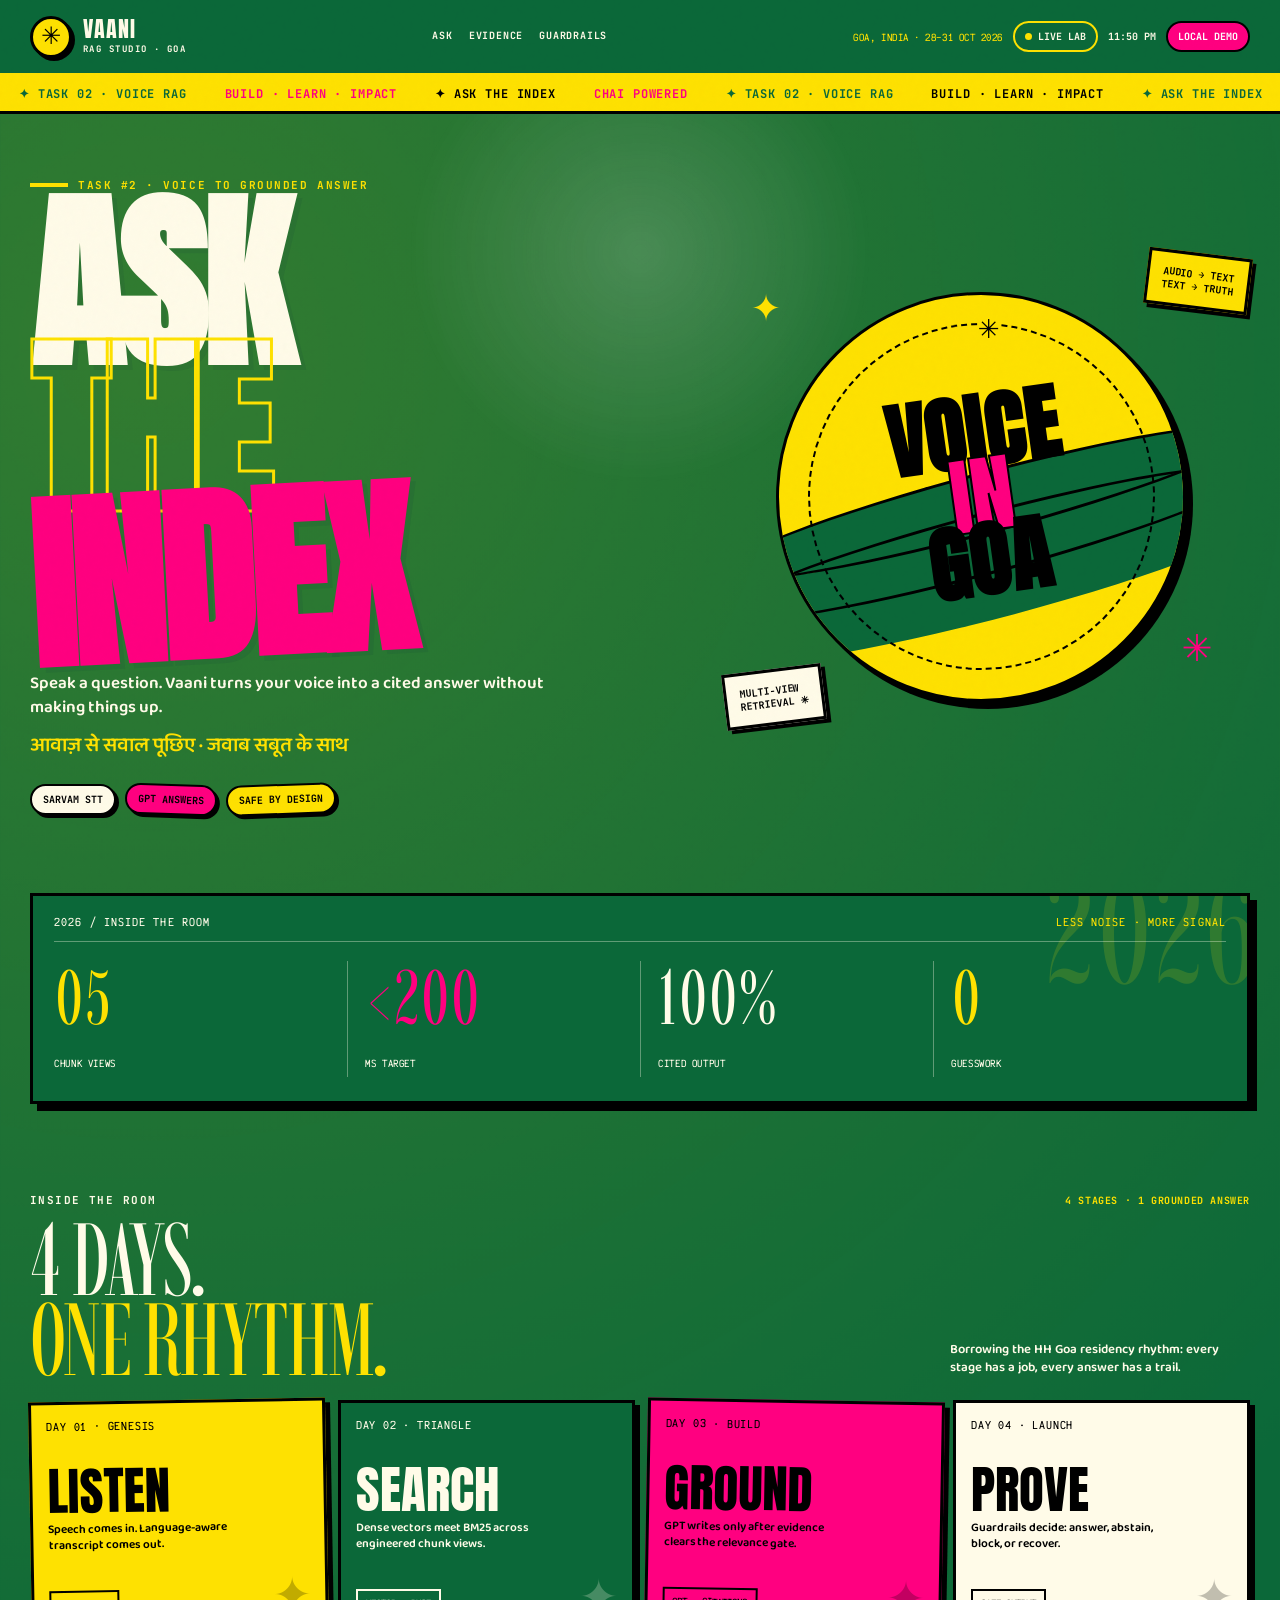
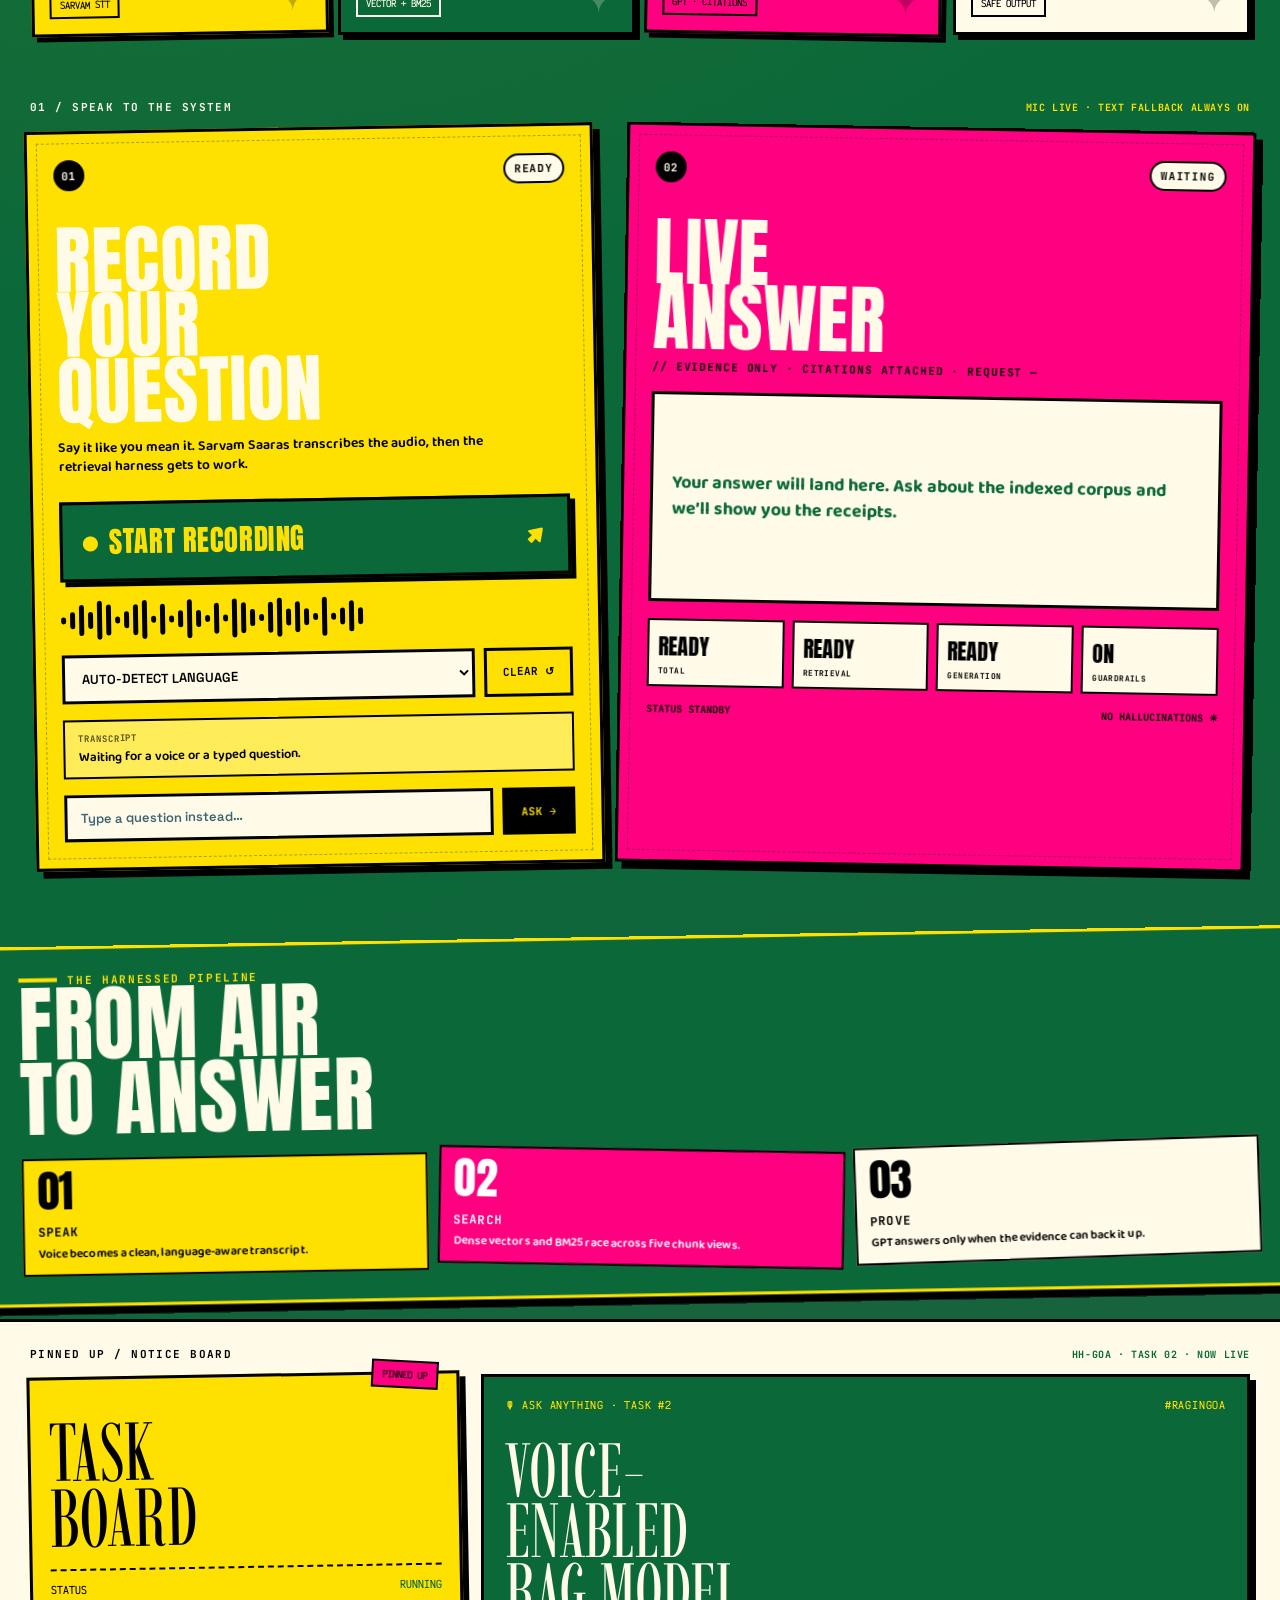
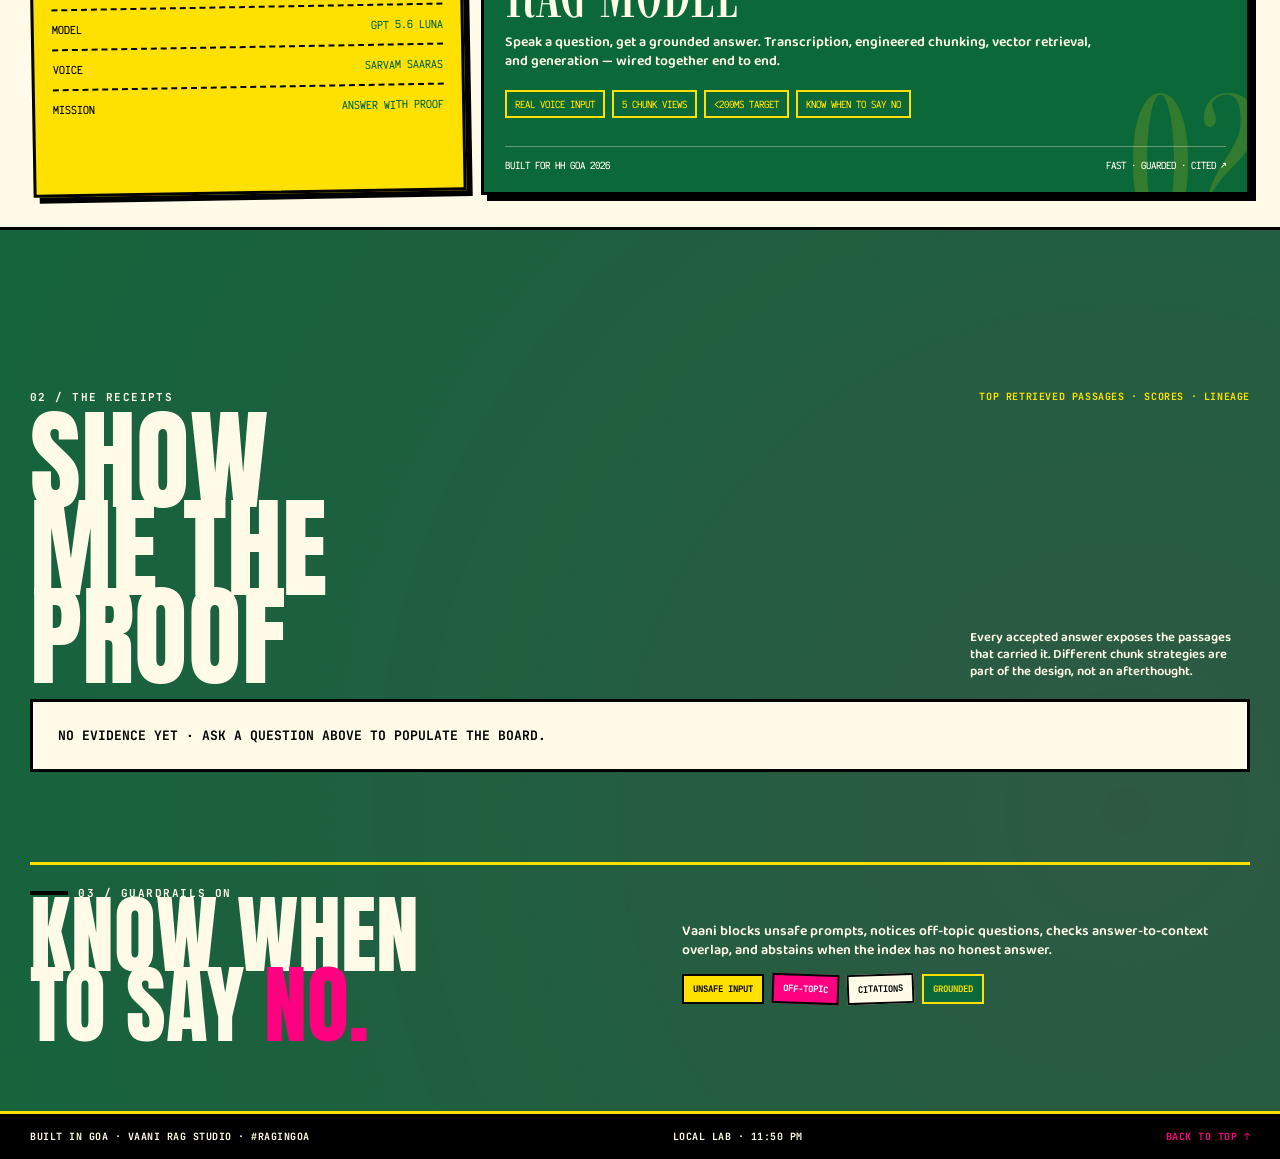
==== vercel-drop/index.html @ 3f3bdaa1 "first commit" ====
<!doctype html>
<html lang="en">
<head>
  <meta charset="utf-8" />
  <meta name="viewport" content="width=device-width, initial-scale=1" />
  <meta name="theme-color" content="#f4d34f" />
  <title>Vaani Studio — Voice RAG in Goa</title>
  <link rel="preconnect" href="https://fonts.googleapis.com">
  <link rel="preconnect" href="https://fonts.gstatic.com" crossorigin>
  <link href="https://fonts.googleapis.com/css2?family=Anton&family=Baloo+2:wght@600;700;800&family=Bungee&family=Imbue:opsz,wght@10..100,400;10..100,500;10..100,700&family=JetBrains+Mono:wght@400;600;700&family=Space+Grotesk:wght@400;500;600;700&family=Victor+Mono:wght@400;500;700&display=swap" rel="stylesheet">
  <style>
    :root {
      --sun: #fee101;
      --sun-light: #fffbe8;
      --ink: #000000;
      --ink-soft: #0b6839;
      --paper: #fffbe8;
      --pink: #ff0080;
      --coral: #ff0080;
      --violet: #0b6839;
      --mint: #fee101;
      --blue: #fffbe8;
      --white: #fffbe8;
      /* HH Goa reference palette: green / yellow / signal pink */
      --hh-green: #0b6839;
      --hh-yellow: #fee101;
      --hh-pink: #ff0080;
      --hh-offwhite: #fffbe8;
      --editorial: "Imbue", Georgia, serif;
      --hh-mono: "Victor Mono", var(--mono);
      --line: 3px solid var(--ink);
      --shadow: 7px 7px 0 var(--ink);
      --display: "Anton", "Bungee", "Arial Narrow", sans-serif;
      --round: "Baloo 2", "Space Grotesk", system-ui, sans-serif;
      --body: "Space Grotesk", system-ui, sans-serif;
      --mono: "JetBrains Mono", ui-monospace, monospace;
    }

    * { box-sizing: border-box; }
    html { scroll-behavior: smooth; }
    body {
      margin: 0;
      color: var(--ink);
      background:
        radial-gradient(circle at 8% 11%, rgba(255,255,255,.45) 0 2px, transparent 3px),
        radial-gradient(circle at 77% 18%, rgba(255,255,255,.25) 0 1px, transparent 2px),
        radial-gradient(circle at 44% 72%, rgba(9,44,64,.08) 0 1px, transparent 2px),
        var(--sun);
      background-size: 130px 130px, 170px 170px, 110px 110px, auto;
      font-family: var(--body);
      overflow-x: hidden;
    }
    body::before {
      content: "";
      position: fixed;
      inset: 0;
      pointer-events: none;
      z-index: 50;
      opacity: .08;
      background-image: url("data:image/svg+xml,%3Csvg viewBox='0 0 180 180' xmlns='http://www.w3.org/2000/svg'%3E%3Cfilter id='n'%3E%3CfeTurbulence type='fractalNoise' baseFrequency='.9' numOctaves='3' stitchTiles='stitch'/%3E%3C/filter%3E%3Crect width='100%25' height='100%25' filter='url(%23n)' opacity='.34'/%3E%3C/svg%3E");
      mix-blend-mode: multiply;
    }
    a { color: inherit; text-decoration: none; }
    button, input, select { font: inherit; }
    button { cursor: pointer; }

    .cursor-spot {
      position: fixed;
      z-index: 0;
      width: 520px;
      height: 520px;
      border-radius: 50%;
      pointer-events: none;
      transform: translate(-50%, -50%);
      left: var(--mx, 50%);
      top: var(--my, 28%);
      background: radial-gradient(circle, rgba(255,255,255,.23), rgba(255,255,255,0) 64%);
      filter: blur(6px);
      transition: left .25s ease-out, top .25s ease-out;
      opacity: .72;
    }
    .page { position: relative; z-index: 1; }
    .wrap { width: min(1220px, calc(100% - 34px)); margin: 0 auto; }

    .topbar {
      min-height: 76px;
      border-bottom: var(--line);
      display: flex;
      align-items: center;
      justify-content: space-between;
      gap: 20px;
      padding: 14px max(17px, calc((100vw - 1220px) / 2));
      background: var(--sun);
      position: relative;
      z-index: 10;
    }
    .brand { display: inline-flex; align-items: center; gap: 11px; line-height: .92; }
    .brand-mark {
      display: grid;
      place-items: center;
      width: 42px;
      height: 42px;
      border: var(--line);
      border-radius: 50%;
      background: var(--pink);
      box-shadow: 3px 3px 0 var(--ink);
      font-size: 24px;
      animation: spin 15s linear infinite;
    }
    .brand-word { font-family: var(--display); font-size: 22px; letter-spacing: .04em; }
    .brand-sub { display: block; font: 700 9px/1 var(--mono); letter-spacing: .16em; margin-top: 4px; }
    .top-links { display: flex; align-items: center; gap: 16px; font: 700 10px var(--mono); letter-spacing: .08em; text-transform: uppercase; }
    .top-links a { border-bottom: 2px solid transparent; transition: border-color .2s, transform .2s; }
    .top-links a:hover { border-color: var(--ink); transform: rotate(-2deg); }
    .top-meta { display: flex; align-items: center; gap: 10px; font: 700 10px var(--mono); text-transform: uppercase; white-space: nowrap; }
    .hh-date { color: var(--ink-soft); font: 700 9px var(--hh-mono); letter-spacing: .06em; }
    .live-pill, .tiny-chip { border: 2px solid var(--ink); border-radius: 999px; padding: 7px 10px; background: var(--paper); }
    .live-pill::before { content: ""; display: inline-block; width: 7px; height: 7px; border-radius: 50%; background: #e94c51; margin-right: 6px; animation: blink 1.2s ease-in-out infinite; }
    .tiny-chip { background: var(--mint); }

    .marquee {
      overflow: hidden;
      border-bottom: var(--line);
      background: var(--ink);
      color: var(--sun-light);
      min-height: 38px;
      display: flex;
      align-items: center;
      font: 700 12px var(--mono);
      letter-spacing: .07em;
      text-transform: uppercase;
    }
    .marquee-track { display: flex; flex: 0 0 max-content; animation: marquee 27s linear infinite; }
    .marquee-track span { padding: 9px 19px; white-space: nowrap; }
    .marquee-track span:nth-child(2n) { color: var(--pink); }
    .marquee-track span:nth-child(3n) { color: var(--mint); }

    .hero {
      min-height: 670px;
      padding: 64px 0 62px;
      display: grid;
      grid-template-columns: minmax(0, .93fr) minmax(360px, .77fr);
      gap: 34px;
      align-items: center;
    }
    .eyebrow { font: 700 11px var(--mono); letter-spacing: .14em; text-transform: uppercase; display: flex; align-items: center; gap: 10px; }
    .eyebrow::before { content: ""; width: 38px; height: 4px; background: var(--ink); display: block; }
    .hero h1 {
      margin: 20px 0 21px;
      font-family: var(--display);
      font-size: clamp(92px, 15vw, 190px);
      line-height: .77;
      letter-spacing: -.025em;
      text-transform: uppercase;
      text-shadow: 5px 5px 0 rgba(9,44,64,.08);
    }
    .hero h1 .outline { color: transparent; -webkit-text-stroke: 3px var(--ink); text-shadow: none; }
    .hero h1 .pink { color: var(--pink); display: inline-block; transform: rotate(-3deg); }
    .hero-copy p { max-width: 525px; margin: 0; font: 600 17px/1.4 var(--round); }
    .hero-copy .hindi { color: var(--ink-soft); font-family: var(--round); font-size: 20px; margin-top: 12px; }
    .hero-stamps { display: flex; flex-wrap: wrap; gap: 9px; margin-top: 25px; }
    .stamp { border: 2px solid var(--ink); border-radius: 999px; padding: 7px 11px; background: var(--paper); box-shadow: 3px 3px 0 var(--ink); font: 700 10px var(--mono); text-transform: uppercase; }
    .stamp:nth-child(2) { background: var(--pink); transform: rotate(2deg); }
    .stamp:nth-child(3) { background: var(--mint); transform: rotate(-2deg); }

    .hero-art { position: relative; min-height: 530px; display: grid; place-items: center; }
    .sun-disc {
      width: min(410px, 75vw);
      aspect-ratio: 1;
      border: var(--line);
      border-radius: 50%;
      background: var(--coral);
      box-shadow: var(--shadow);
      position: relative;
      overflow: hidden;
      animation: float 5s ease-in-out infinite;
    }
    .sun-disc::before, .sun-disc::after { content: ""; position: absolute; left: -18%; width: 136%; height: 56px; border: 3px solid var(--ink); border-radius: 50%; transform: rotate(-15deg); background: var(--sun); }
    .sun-disc::before { top: 44%; box-shadow: 0 42px 0 var(--sun), 0 84px 0 var(--sun); }
    .sun-disc::after { top: 54%; border-color: var(--ink); background: transparent; box-shadow: 0 42px 0 transparent, 0 84px 0 transparent; }
    .art-title { position: absolute; left: 50%; top: 50%; transform: translate(-50%, -50%) rotate(-8deg); color: var(--ink); font: 700 clamp(35px, 7vw, 82px)/.78 var(--display); letter-spacing: .01em; text-align: center; z-index: 2; }
    .art-title span { display: block; color: var(--sun-light); -webkit-text-stroke: 2px var(--ink); }
    .art-orbit { position: absolute; inset: 7%; border: 2px dashed var(--ink); border-radius: 50%; animation: spin 22s linear infinite; }
    .art-orbit::after { content: "✳"; position: absolute; top: -13px; left: 49%; font-size: 26px; background: var(--sun); }
    .art-note { position: absolute; padding: 12px 13px; border: var(--line); background: var(--mint); box-shadow: 4px 4px 0 var(--ink); font: 700 10px var(--mono); text-transform: uppercase; }
    .art-note.one { top: 4%; right: 0; transform: rotate(7deg); }
    .art-note.two { bottom: 7%; left: 2%; background: var(--paper); transform: rotate(-7deg); }
    .art-star { position: absolute; font-size: 37px; color: var(--ink); animation: bob 3s ease-in-out infinite; }
    .art-star.s1 { top: 10%; left: 7%; }
    .art-star.s2 { right: 7%; bottom: 17%; color: var(--pink); animation-delay: -1s; }

    .section-label { display: flex; justify-content: space-between; align-items: center; gap: 15px; margin-bottom: 13px; font: 700 11px var(--mono); letter-spacing: .13em; text-transform: uppercase; }
    .section-label span:last-child { color: var(--ink-soft); font-size: 10px; letter-spacing: .06em; }

    /* HH Goa main-site inspired layers: stats, room cards, notice board */
    .hh-stats-wrap { margin-top: 16px; margin-bottom: 64px; background: var(--hh-green); color: var(--hh-offwhite); border: 3px solid var(--ink); box-shadow: 7px 7px 0 var(--ink); padding: 19px 21px 24px; transform: rotate(.6deg); position: relative; overflow: hidden; }
    .hh-stats-wrap::before { content: "2026"; position: absolute; right: -12px; top: -25px; color: rgba(254,225,1,.15); font: 400 150px/.8 var(--editorial); pointer-events: none; }
    .hh-stat-head { position: relative; z-index: 1; display: flex; justify-content: space-between; gap: 15px; border-bottom: 1px solid rgba(255,251,232,.35); padding-bottom: 12px; font: 700 10px var(--hh-mono); letter-spacing: .11em; text-transform: uppercase; }
    .hh-stat-head span:last-child { color: var(--hh-yellow); }
    .hh-stats { position: relative; z-index: 1; display: grid; grid-template-columns: repeat(4, 1fr); margin-top: 19px; }
    .hh-stat { min-height: 116px; padding: 8px 17px; border-left: 1px solid rgba(255,251,232,.35); display: flex; flex-direction: column; justify-content: space-between; }
    .hh-stat:first-child { border-left: 0; padding-left: 0; }
    .hh-stat strong { color: var(--hh-yellow); font: 400 clamp(42px, 6vw, 78px)/.75 var(--editorial); }
    .hh-stat span { font: 700 9px var(--hh-mono); letter-spacing: .07em; text-transform: uppercase; }
    .hh-stat:nth-child(2) strong { color: var(--hh-pink); }
    .hh-stat:nth-child(3) strong { color: var(--hh-offwhite); }
    .hh-stat:nth-child(4) strong { color: var(--mint); }

    .inside-room { padding: 25px 0 65px; }
    .inside-head { display: flex; align-items: end; justify-content: space-between; gap: 22px; margin-bottom: 20px; }
    .inside-head h2 { margin: 0; font: 400 clamp(53px, 8vw, 104px)/.78 var(--editorial); text-transform: uppercase; letter-spacing: -.025em; }
    .inside-head h2 em { color: var(--hh-green); font-style: normal; }
    .inside-head p { max-width: 300px; margin: 0 0 4px; font: 600 13px/1.35 var(--round); }
    .room-grid { display: grid; grid-template-columns: repeat(4, 1fr); gap: 11px; }
    .room-card { min-height: 235px; border: 3px solid var(--ink); padding: 15px; background: var(--hh-offwhite); box-shadow: 5px 5px 0 var(--ink); display: flex; flex-direction: column; transition: transform .2s, box-shadow .2s; position: relative; overflow: hidden; }
    .room-card::after { content: "✦"; position: absolute; right: 13px; bottom: 5px; font-size: 47px; opacity: .24; animation: bob 3.4s ease-in-out infinite; }
    .room-card:hover { transform: translateY(-7px) rotate(-1deg); box-shadow: 8px 10px 0 var(--ink); }
    .room-card:nth-child(1) { background: var(--hh-yellow); transform: rotate(-1deg); }
    .room-card:nth-child(2) { background: var(--hh-green); color: var(--hh-offwhite); }
    .room-card:nth-child(3) { background: var(--hh-pink); transform: rotate(1deg); }
    .room-card:nth-child(4) { background: var(--hh-offwhite); }
    .room-card:nth-child(2):hover { transform: translateY(-7px) rotate(1deg); }
    .room-card:nth-child(3):hover { transform: translateY(-7px) rotate(0deg); }
    .room-day { font: 700 10px var(--hh-mono); letter-spacing: .08em; text-transform: uppercase; }
    .room-card h3 { margin: 38px 0 10px; font: 400 clamp(35px, 4vw, 58px)/.78 var(--display); text-transform: uppercase; }
    .room-card p { margin: 0; max-width: 190px; font: 600 12px/1.3 var(--round); }
    .room-tag { margin-top: auto; align-self: flex-start; border: 2px solid currentColor; padding: 6px 8px; font: 700 9px var(--hh-mono); text-transform: uppercase; }

    .notice-section { margin: 25px 0 72px; background: var(--hh-offwhite); border-top: 3px solid var(--ink); border-bottom: 3px solid var(--ink); padding: 25px 0 32px; }
    .notice-grid { display: grid; grid-template-columns: .72fr 1.28fr; gap: 18px; align-items: stretch; }
    .notice-board { border: 3px solid var(--ink); background: var(--hh-yellow); box-shadow: 6px 6px 0 var(--ink); padding: 18px; position: relative; transform: rotate(-1deg); }
    .notice-board::before { content: "PINNED UP"; position: absolute; right: 18px; top: -14px; border: 2px solid var(--ink); background: var(--hh-pink); padding: 6px 9px; font: 700 9px var(--hh-mono); transform: rotate(4deg); }
    .notice-title { margin: 22px 0 18px; font: 400 clamp(44px, 7vw, 82px)/.8 var(--editorial); text-transform: uppercase; }
    .notice-line { border-top: 2px dashed var(--ink); padding: 12px 0; display: flex; justify-content: space-between; gap: 12px; font: 700 10px var(--hh-mono); text-transform: uppercase; }
    .notice-line span:last-child { color: var(--hh-green); text-align: right; }
    .task-card { border: 3px solid var(--ink); background: var(--hh-green); color: var(--hh-offwhite); box-shadow: 6px 6px 0 var(--ink); padding: 21px; position: relative; overflow: hidden; }
    .task-card::after { content: "02"; position: absolute; right: -14px; bottom: -46px; color: rgba(254,225,1,.16); font: 400 190px/.8 var(--editorial); }
    .task-kicker { position: relative; z-index: 1; display: flex; justify-content: space-between; gap: 10px; color: var(--hh-yellow); font: 700 10px var(--hh-mono); letter-spacing: .08em; text-transform: uppercase; }
    .task-card h3 { position: relative; z-index: 1; margin: 29px 0 12px; max-width: 580px; font: 400 clamp(43px, 6vw, 80px)/.78 var(--editorial); text-transform: uppercase; }
    .task-card p { position: relative; z-index: 1; max-width: 600px; margin: 0; font: 600 14px/1.35 var(--round); }
    .task-bullets { position: relative; z-index: 1; display: flex; flex-wrap: wrap; gap: 7px; margin-top: 19px; }
    .task-bullets span { border: 2px solid var(--hh-yellow); padding: 6px 8px; color: var(--hh-yellow); font: 700 9px var(--hh-mono); text-transform: uppercase; }
    .task-footer { position: relative; z-index: 1; display: flex; justify-content: space-between; gap: 10px; margin-top: 28px; padding-top: 12px; border-top: 1px solid rgba(255,251,232,.35); color: var(--hh-offwhite); font: 700 9px var(--hh-mono); text-transform: uppercase; }

    .studio-grid { display: grid; grid-template-columns: minmax(0, .95fr) minmax(0, 1.05fr); gap: 22px; align-items: stretch; }
    .poster-card { border: var(--line); box-shadow: var(--shadow); background: var(--paper); position: relative; overflow: hidden; }
    .poster-card::after { content: ""; position: absolute; inset: 9px; border: 1px dashed rgba(9,44,64,.35); pointer-events: none; }
    .capture-card { background: var(--mint); padding: 26px; transform: rotate(-1deg); }
    .answer-card { background: var(--pink); padding: 26px; transform: rotate(1deg); }
    .card-top { position: relative; z-index: 1; display: flex; align-items: center; justify-content: space-between; gap: 12px; font: 700 11px var(--mono); letter-spacing: .08em; text-transform: uppercase; }
    .card-index { width: 31px; height: 31px; display: grid; place-items: center; background: var(--ink); color: var(--sun-light); border-radius: 50%; }
    .state { padding: 6px 9px; background: var(--paper); border: 2px solid var(--ink); border-radius: 999px; }
    .card-title { position: relative; z-index: 1; font: 400 clamp(42px, 6vw, 75px)/.87 var(--display); text-transform: uppercase; margin: 37px 0 15px; letter-spacing: .01em; }
    .card-help { position: relative; z-index: 1; font: 600 14px/1.35 var(--round); max-width: 450px; }
    .record-button {
      position: relative;
      z-index: 2;
      width: 100%;
      min-height: 80px;
      border: var(--line);
      box-shadow: 5px 5px 0 var(--ink);
      background: var(--sun);
      color: var(--ink);
      display: flex;
      align-items: center;
      justify-content: space-between;
      gap: 10px;
      padding: 14px 17px;
      margin-top: 25px;
      font: 400 29px var(--display);
      letter-spacing: .02em;
      transition: transform .15s, box-shadow .15s, background .15s;
    }
    .record-button:hover { transform: translate(-2px, -2px) rotate(-1deg); box-shadow: 8px 8px 0 var(--ink); }
    .record-button:active { transform: translate(3px, 3px); box-shadow: 2px 2px 0 var(--ink); }
    .record-button.recording { background: var(--coral); animation: pulse-border 1.2s ease-in-out infinite; }
    .record-button .button-dot { font-size: 35px; line-height: 1; }
    .record-button.recording .button-dot { animation: blink .8s infinite; }
    .wave { height: 42px; display: flex; align-items: center; gap: 4px; margin: 18px 0 13px; position: relative; z-index: 1; }
    .bar { width: 5px; height: 18%; border-radius: 4px; background: var(--ink); transition: height .3s; }
    .bar:nth-child(2n) { height: 42%; } .bar:nth-child(3n) { height: 72%; } .bar:nth-child(5n) { height: 95%; }
    .is-recording .bar { animation: wave .65s ease-in-out infinite alternate; }
    .is-recording .bar:nth-child(2n) { animation-delay: -.2s; } .is-recording .bar:nth-child(3n) { animation-delay: -.4s; }
    .input-line { position: relative; z-index: 2; display: grid; grid-template-columns: 1fr auto; gap: 9px; margin-top: 16px; }
    input, select { width: 100%; border: var(--line); background: var(--white); color: var(--ink); padding: 12px 13px; outline: none; border-radius: 0; font: 600 13px var(--body); }
    input::placeholder { color: #3d6474; }
    input:focus, select:focus { box-shadow: 4px 4px 0 var(--ink); transform: translate(-2px,-2px); }
    .ask-button, .clear-button { border: var(--line); background: var(--ink); color: var(--sun-light); padding: 11px 16px; font: 700 11px var(--mono); text-transform: uppercase; transition: transform .15s; }
    .ask-button:hover, .clear-button:hover { transform: rotate(-2deg) translateY(-2px); }
    .control-row { position: relative; z-index: 2; display: grid; grid-template-columns: 1fr auto; gap: 9px; margin-top: 10px; }
    .control-row select { background: var(--paper); }
    .clear-button { background: transparent; color: var(--ink); }
    .transcript-box { position: relative; z-index: 2; min-height: 46px; margin-top: 16px; padding: 11px 13px; border: 2px solid var(--ink); background: rgba(255,255,255,.34); font: 600 13px/1.35 var(--round); }
    .transcript-box .label { display: block; font: 700 9px var(--mono); letter-spacing: .1em; text-transform: uppercase; margin-bottom: 4px; opacity: .65; }

    .answer-card .card-title { margin-bottom: 9px; }
    .answer-card .answer-kicker { position: relative; z-index: 1; font: 700 11px var(--mono); text-transform: uppercase; letter-spacing: .08em; }
    .answer-box { position: relative; z-index: 1; min-height: 210px; border: var(--line); background: var(--paper); padding: 19px; margin-top: 18px; font: 700 clamp(20px, 2.4vw, 30px)/1.1 var(--round); display: flex; align-items: center; }
    .answer-box[data-status="waiting"] { font-size: 18px; line-height: 1.4; color: var(--ink-soft); }
    .answer-box[data-status="blocked"], .answer-box[data-status="abstained"] { background: var(--sun-light); }
    .answer-meta { position: relative; z-index: 1; display: flex; justify-content: space-between; gap: 12px; margin-top: 16px; font: 700 10px var(--mono); text-transform: uppercase; }
    .answer-meta strong { color: var(--ink); }

    .metrics { position: relative; z-index: 1; display: grid; grid-template-columns: repeat(4, 1fr); gap: 8px; margin-top: 17px; }
    .metric { border: 2px solid var(--ink); background: var(--sun-light); padding: 9px; min-width: 0; }
    .metric b { display: block; font: 400 22px var(--display); white-space: nowrap; overflow: hidden; text-overflow: ellipsis; }
    .metric span { display: block; font: 700 8px var(--mono); text-transform: uppercase; letter-spacing: .05em; margin-top: 3px; }

    .process-band { margin: 72px 0 0; background: var(--violet); border-top: var(--line); border-bottom: var(--line); color: var(--white); padding: 23px 0 27px; transform: rotate(-1deg) scale(1.015); box-shadow: 0 8px 0 var(--ink); }
    .process-band .wrap { max-width: 1220px; }
    .process-band h2 { margin: 0; font: 400 clamp(38px, 7vw, 82px)/.9 var(--display); letter-spacing: .01em; }
    .process-list { display: grid; grid-template-columns: repeat(3, 1fr); gap: 10px; margin-top: 21px; }
    .process-step { border: 2px solid var(--white); padding: 13px; min-height: 116px; position: relative; }
    .process-step:nth-child(2) { background: var(--pink); color: var(--ink); border-color: var(--ink); transform: rotate(2deg); }
    .process-step:nth-child(3) { background: var(--mint); color: var(--ink); border-color: var(--ink); transform: rotate(-1deg); }
    .process-num { font: 400 43px var(--display); line-height: .8; }
    .process-step strong { display: block; margin-top: 16px; font: 700 12px var(--mono); letter-spacing: .08em; }
    .process-step p { margin: 5px 0 0; font: 600 12px/1.25 var(--round); }

    .evidence-section { padding: 88px 0 30px; }
    .evidence-header { display: flex; align-items: end; justify-content: space-between; gap: 20px; margin-bottom: 18px; }
    .evidence-header h2 { margin: 0; font: 400 clamp(53px, 9vw, 110px)/.8 var(--display); }
    .evidence-header p { max-width: 280px; margin: 0; font: 600 13px/1.3 var(--round); }
    .source-grid { display: grid; grid-template-columns: repeat(3, 1fr); gap: 14px; }
    .source-empty { grid-column: 1/-1; border: var(--line); background: var(--paper); padding: 25px; font: 700 13px var(--mono); text-transform: uppercase; }
    .source-tile { min-height: 220px; border: var(--line); background: var(--paper); box-shadow: 5px 5px 0 var(--ink); padding: 17px; display: flex; flex-direction: column; justify-content: space-between; transition: transform .2s; }
    .source-tile:hover { transform: rotate(-1.5deg) translateY(-5px); }
    .source-tile:nth-child(3n+1) { background: var(--blue); }
    .source-tile:nth-child(3n+2) { background: var(--sun-light); transform: rotate(1deg); }
    .source-tile:nth-child(3n) { background: var(--mint); transform: rotate(-1deg); }
    .source-top { display: flex; justify-content: space-between; gap: 10px; font: 700 10px var(--mono); text-transform: uppercase; }
    .source-id { padding: 5px 7px; background: var(--ink); color: var(--sun-light); }
    .source-score { border-bottom: 2px solid var(--ink); padding: 4px 0; }
    .source-strategy { margin-top: 17px; font: 400 31px/.9 var(--display); text-transform: uppercase; }
    .source-text { margin: 15px 0 0; font: 600 13px/1.25 var(--round); }
    .source-foot { display: flex; justify-content: space-between; gap: 10px; padding-top: 14px; margin-top: 14px; border-top: 2px dashed var(--ink); font: 700 9px var(--mono); text-transform: uppercase; }

    .guardrail-strip { margin-top: 60px; border-top: var(--line); padding: 21px 0 70px; display: grid; grid-template-columns: 1.05fr .95fr; gap: 24px; align-items: center; }
    .guardrail-strip h2 { margin: 0; font: 400 clamp(42px, 7vw, 86px)/.82 var(--display); }
    .guardrail-strip h2 span { color: var(--pink); }
    .guardrail-copy { font: 600 14px/1.35 var(--round); }
    .guard-tags { display: flex; flex-wrap: wrap; gap: 8px; margin-top: 14px; }
    .guard-tag { border: 2px solid var(--ink); padding: 7px 9px; background: var(--white); font: 700 9px var(--mono); text-transform: uppercase; }
    .guard-tag:nth-child(2) { background: var(--coral); transform: rotate(2deg); }
    .guard-tag:nth-child(3) { background: var(--mint); transform: rotate(-2deg); }
    .guard-tag:nth-child(4) { background: var(--violet); color: var(--white); }
    .footer { border-top: var(--line); background: var(--ink); color: var(--sun-light); padding: 16px max(17px, calc((100vw - 1220px) / 2)); display: flex; justify-content: space-between; flex-wrap: wrap; gap: 12px; font: 700 10px var(--mono); text-transform: uppercase; letter-spacing: .05em; }
    .footer a { color: var(--pink); }

    /* Exact HH Goa main-site color application */
    body { color: var(--hh-offwhite); background: radial-gradient(circle at 12% 8%, rgba(254,225,1,.16), transparent 38%), radial-gradient(circle at 88% 92%, rgba(255,0,128,.14), transparent 42%), var(--hh-green); }
    .topbar { background: var(--hh-green); color: var(--hh-offwhite); border-color: var(--hh-yellow); }
    .brand-mark { background: var(--hh-yellow); color: #000; border-color: #000; box-shadow: 3px 3px 0 #000; }
    .brand-sub, .top-links, .top-meta { color: var(--hh-offwhite); }
    .top-links a:hover { border-color: var(--hh-yellow); }
    .hh-date { color: var(--hh-yellow); }
    .live-pill, .tiny-chip { border-color: var(--hh-yellow); background: transparent; color: var(--hh-offwhite); }
    .tiny-chip { background: var(--hh-pink); border-color: #000; color: #fff; }
    .live-pill::before { background: var(--hh-yellow); }
    .marquee { background: var(--hh-yellow); color: var(--hh-green); border-color: #000; }
    .marquee-track span:nth-child(2n) { color: var(--hh-pink); }
    .marquee-track span:nth-child(3n) { color: #000; }
    .hero { color: var(--hh-offwhite); }
    .hero .eyebrow { color: var(--hh-yellow); }
    .hero .eyebrow::before { background: var(--hh-yellow); }
    .hero-copy p { color: var(--hh-offwhite); }
    .hero-copy .hindi { color: var(--hh-yellow); }
    .hero h1 .outline { -webkit-text-stroke-color: var(--hh-yellow); }
    .hero h1 .pink { color: var(--hh-pink); }
    .stamp { background: var(--hh-offwhite); border-color: #000; color: #000; box-shadow: 3px 3px 0 #000; }
    .stamp:nth-child(2) { background: var(--hh-pink); }
    .stamp:nth-child(3) { background: var(--hh-yellow); }
    .sun-disc { background: var(--hh-yellow); border-color: #000; box-shadow: 7px 7px 0 #000; }
    .sun-disc::before, .sun-disc::after { border-color: #000; background: var(--hh-green); }
    .sun-disc::before { box-shadow: 0 42px 0 var(--hh-green), 0 84px 0 var(--hh-green); }
    .sun-disc::after { background: transparent; box-shadow: 0 42px 0 transparent, 0 84px 0 transparent; }
    .art-title { color: #000; }
    .art-title span { color: var(--hh-pink); -webkit-text-stroke-color: #000; }
    .art-orbit { border-color: #000; }
    .art-orbit::after { background: var(--hh-yellow); color: #000; }
    .art-note { background: var(--hh-yellow); border-color: #000; color: #000; box-shadow: 4px 4px 0 #000; }
    .art-note.two { background: var(--hh-offwhite); }
    .art-star { color: var(--hh-yellow); }
    .art-star.s2 { color: var(--hh-pink); }
    .section-label { color: var(--hh-offwhite); }
    .section-label span:last-child { color: var(--hh-yellow); }
    .inside-head h2 em { color: var(--hh-yellow); }
    .room-card { color: #000; }
    .room-card:nth-child(2) { color: var(--hh-offwhite); }
    .notice-section .section-label { color: #000; }
    .notice-section .section-label span:last-child { color: var(--hh-green); }
    .notice-board { color: #000; }
    .capture-card { background: var(--hh-yellow); }
    .answer-card { background: var(--hh-pink); }
    .card-help, .answer-kicker, .answer-meta { color: #000; }
    .state, .metric, .metric b, .metric span, .transcript-box { color: #000; }
    .answer-box { background: var(--hh-offwhite); color: #000; }
    .answer-box[data-status="waiting"] { color: var(--hh-green); }
    .answer-box[data-status="blocked"], .answer-box[data-status="abstained"] { color: #000; }
    .record-button { background: var(--hh-green); color: var(--hh-yellow); border-color: #000; box-shadow: 5px 5px 0 #000; }
    .record-button.recording { background: var(--hh-pink); color: #fff; }
    .wave .bar { background: #000; }
    input, select { background: var(--hh-offwhite); color: #000; border-color: #000; }
    .ask-button { background: #000; color: var(--hh-yellow); border-color: #000; }
    .clear-button { color: #000; border-color: #000; }
    .process-band { background: var(--hh-green); color: var(--hh-offwhite); border-color: var(--hh-yellow); box-shadow: 0 8px 0 #000; }
    .process-band .eyebrow { color: var(--hh-yellow) !important; }
    .process-band .eyebrow::before { background: var(--hh-yellow); }
    .process-step { border-color: var(--hh-offwhite); }
    .process-step:first-child { background: var(--hh-yellow); color: #000; border-color: #000; }
    .process-step:nth-child(2) { background: var(--hh-pink); color: #fff; border-color: #000; }
    .process-step:nth-child(3) { background: var(--hh-offwhite); color: #000; border-color: #000; }
    .evidence-section { color: var(--hh-offwhite); }
    .evidence-header p { color: var(--hh-offwhite); }
    .source-empty { background: var(--hh-offwhite); color: #000; border-color: #000; }
    .source-tile { border-color: #000; box-shadow: 5px 5px 0 #000; color: #000; }
    .source-tile:nth-child(3n+1) { background: var(--hh-yellow); }
    .source-tile:nth-child(3n+2) { background: var(--hh-pink); }
    .source-tile:nth-child(3n) { background: var(--hh-offwhite); }
    .source-id { background: #000; color: var(--hh-yellow); }
    .guardrail-strip { border-color: var(--hh-yellow); color: var(--hh-offwhite); }
    .guardrail-strip h2 span { color: var(--hh-pink); }
    .guardrail-copy { color: var(--hh-offwhite); }
    .guard-tag { background: var(--hh-yellow); color: #000; border-color: #000; }
    .guard-tag:nth-child(2) { background: var(--hh-pink); color: #fff; }
    .guard-tag:nth-child(3) { background: var(--hh-offwhite); }
    .guard-tag:nth-child(4) { background: var(--hh-green); color: var(--hh-yellow); border-color: var(--hh-yellow); }
    .footer { background: #000; color: var(--hh-offwhite); border-color: var(--hh-yellow); }

    .reveal { opacity: 0; transform: translateY(22px); animation: reveal .7s cubic-bezier(.2,.8,.2,1) forwards; }
    .delay-1 { animation-delay: .08s; } .delay-2 { animation-delay: .16s; } .delay-3 { animation-delay: .24s; } .delay-4 { animation-delay: .32s; }

    @keyframes marquee { to { transform: translateX(-50%); } }
    @keyframes spin { to { transform: rotate(360deg); } }
    @keyframes float { 0%,100% { transform: translateY(0) rotate(-1deg); } 50% { transform: translateY(-13px) rotate(2deg); } }
    @keyframes bob { 0%,100% { transform: translateY(0) rotate(0); } 50% { transform: translateY(-9px) rotate(15deg); } }
    @keyframes blink { 50% { opacity: .35; } }
    @keyframes pulse-border { 50% { box-shadow: 9px 9px 0 var(--ink); } }
    @keyframes wave { from { height: 15%; } to { height: 100%; } }
    @keyframes reveal { to { opacity: 1; transform: translateY(0); } }

    @media (max-width: 1100px) {
      .hh-date { display: none; }
      .topbar { padding-inline: 18px; }
    }
    @media (max-width: 900px) {
      .top-links { display: none; }
      .hero { grid-template-columns: 1fr; padding-top: 49px; }
      .hero-art { min-height: 430px; }
      .studio-grid { grid-template-columns: 1fr; }
      .capture-card, .answer-card { transform: none; }
      .source-grid { grid-template-columns: repeat(2, 1fr); }
      .hh-stats { grid-template-columns: repeat(2, 1fr); }
      .hh-stat:nth-child(3) { border-left: 0; padding-left: 0; margin-top: 14px; }
      .hh-stat:nth-child(4) { margin-top: 14px; }
      .room-grid { grid-template-columns: repeat(2, 1fr); }
      .notice-grid { grid-template-columns: 1fr; }
      .notice-board { transform: none; }
      .inside-head { display: block; }
      .inside-head p { margin-top: 14px; }
      .guardrail-strip { grid-template-columns: 1fr; }
    }
    @media (max-width: 600px) {
      .topbar { min-height: 66px; padding-inline: 13px; }
      .top-meta { gap: 5px; font-size: 8px; }
      .hh-date { display: none; }
      .top-meta #clock { display: none; }
      .tiny-chip { display: none; }
      .wrap { width: min(100% - 22px, 1220px); }
      .hero { min-height: auto; padding: 45px 0 36px; gap: 25px; }
      .hero h1 { font-size: clamp(76px, 23vw, 130px); }
      .hero-art { min-height: 310px; }
      .sun-disc { width: min(290px, 75vw); }
      .art-note { font-size: 8px; padding: 8px; }
      .capture-card, .answer-card { padding: 20px 16px; }
      .card-title { font-size: 56px; }
      .record-button { font-size: 25px; min-height: 70px; }
      .metrics { grid-template-columns: repeat(2, 1fr); }
      .hh-stats-wrap { margin-bottom: 45px; padding-inline: 14px; }
      .hh-stat { padding-inline: 9px; min-height: 95px; }
      .hh-stat strong { font-size: 44px; }
      .hh-stat span { font-size: 8px; }
      .room-grid { grid-template-columns: 1fr 1fr; gap: 8px; }
      .room-card { min-height: 185px; padding: 11px; }
      .room-card h3 { margin-top: 30px; font-size: 38px; }
      .room-card p { font-size: 11px; }
      .notice-section { margin-bottom: 50px; }
      .task-card, .notice-board { padding: 16px; }
      .task-card h3 { font-size: 51px; }
      .task-footer { display: block; }
      .task-footer span { display: block; margin-top: 7px; }
      .process-band { margin-top: 45px; }
      .process-list { grid-template-columns: 1fr; }
      .process-step:nth-child(2), .process-step:nth-child(3) { transform: none; }
      .evidence-section { padding-top: 58px; }
      .evidence-header { display: block; }
      .evidence-header p { margin-top: 16px; }
      .source-grid { grid-template-columns: 1fr; }
      .source-tile, .source-tile:nth-child(3n+2), .source-tile:nth-child(3n) { transform: none; }
      .input-line { grid-template-columns: 1fr; }
      .control-row { grid-template-columns: 1fr; }
    }
    @media (max-width: 480px) {
      .topbar { padding: 10px; }
      .brand-mark { width: 34px; height: 34px; font-size: 19px; }
      .brand-word { font-size: 18px; }
      .brand-sub { font-size: 7px; letter-spacing: .1em; }
      .live-pill { padding: 6px 8px; font-size: 8px; }
      .hero h1 { font-size: clamp(68px, 22vw, 104px); }
      .hero-art { min-height: 270px; }
      .sun-disc { width: min(250px, 72vw); }
      .art-note.one { right: -5px; }
      .art-note.two { left: -5px; }
      .hh-stats { grid-template-columns: repeat(2, 1fr); }
      .hh-stat { border-left: 0; border-top: 1px solid rgba(255,251,232,.35); padding: 10px 5px 0; margin-top: 10px; min-height: 80px; }
      .hh-stat:first-child, .hh-stat:nth-child(2) { border-top: 0; margin-top: 0; }
      .hh-stat strong { font-size: 38px; }
      .room-grid { grid-template-columns: 1fr; }
      .room-card, .room-card:nth-child(1), .room-card:nth-child(3) { transform: none; min-height: 170px; }
      .notice-title { font-size: 57px; }
      .task-card h3 { font-size: 45px; }
      .answer-box { min-height: 170px; font-size: 20px; }
      .source-tile { min-height: 190px; }
      .footer { padding-inline: 11px; font-size: 8px; }
    }
    @media (prefers-reduced-motion: reduce) {
      *, *::before, *::after { animation-duration: .001ms !important; animation-iteration-count: 1 !important; scroll-behavior: auto !important; transition-duration: .001ms !important; }
      .cursor-spot { display: none; }
    }
  </style>
</head>
<body>
  <div class="cursor-spot" aria-hidden="true"></div>
  <div class="page">
    <header class="topbar">
      <a class="brand" href="#top" aria-label="Vaani RAG Studio home">
        <span class="brand-mark">✳</span>
        <span><span class="brand-word">VAANI</span><span class="brand-sub">RAG STUDIO · GOA</span></span>
      </a>
      <nav class="top-links" aria-label="Page sections">
        <a href="#voice">ASK</a><a href="#evidence">EVIDENCE</a><a href="#guardrails">GUARDRAILS</a>
      </nav>
      <div class="top-meta"><span class="hh-date">GOA, INDIA · 28–31 OCT 2026</span><span class="live-pill">LIVE LAB</span><span id="clock">--:--</span><span class="tiny-chip" id="configBadge">AI PIPELINE</span></div>
    </header>

    <div class="marquee" aria-label="Vaani project ticker">
      <div class="marquee-track">
        <span>✦ TASK 02 · VOICE RAG</span><span>BUILD · LEARN · IMPACT</span><span>✦ ASK THE INDEX</span><span>CHAI POWERED</span><span>✦ TASK 02 · VOICE RAG</span><span>BUILD · LEARN · IMPACT</span><span>✦ ASK THE INDEX</span><span>CHAI POWERED</span>
      </div>
    </div>

    <main id="top">
      <section class="wrap hero">
        <div class="hero-copy reveal">
          <div class="eyebrow">Task #2 · Voice to grounded answer</div>
          <h1>ASK<br><span class="outline">THE</span><br><span class="pink">INDEX</span></h1>
          <p>Speak a question. Vaani turns your voice into a cited answer without making things up.</p>
          <p class="hindi">आवाज़ से सवाल पूछिए · जवाब सबूत के साथ</p>
          <div class="hero-stamps"><span class="stamp">SARVAM STT</span><span class="stamp">GPT ANSWERS</span><span class="stamp">SAFE BY DESIGN</span></div>
        </div>
        <div class="hero-art reveal delay-2" aria-hidden="true">
          <div class="sun-disc"><div class="art-orbit"></div><div class="art-title">VOICE<span>IN</span>GOA</div></div>
          <div class="art-note one">AUDIO → TEXT<br>TEXT → TRUTH</div>
          <div class="art-note two">MULTI-VIEW<br>RETRIEVAL ✳</div>
          <div class="art-star s1">✦</div><div class="art-star s2">✳</div>
        </div>
      </section>

      <section class="wrap hh-stats-wrap reveal delay-3" aria-label="Vaani studio statistics">
        <div class="hh-stat-head"><span>2026 / INSIDE THE ROOM</span><span>LESS NOISE · MORE SIGNAL</span></div>
        <div class="hh-stats">
          <div class="hh-stat"><strong>05</strong><span>CHUNK VIEWS</span></div>
          <div class="hh-stat"><strong>&lt;200</strong><span>MS TARGET</span></div>
          <div class="hh-stat"><strong>100%</strong><span>CITED OUTPUT</span></div>
          <div class="hh-stat"><strong>0</strong><span>GUESSWORK</span></div>
        </div>
      </section>

      <section class="wrap inside-room reveal delay-4" aria-label="Inside the harness">
        <div class="section-label"><span>INSIDE THE ROOM</span><span>4 stages · 1 grounded answer</span></div>
        <div class="inside-head"><h2>4 DAYS.<br><em>ONE RHYTHM.</em></h2><p>Borrowing the HH Goa residency rhythm: every stage has a job, every answer has a trail.</p></div>
        <div class="room-grid">
          <article class="room-card"><span class="room-day">DAY 01 · GENESIS</span><h3>LISTEN</h3><p>Speech comes in. Language-aware transcript comes out.</p><span class="room-tag">SARVAM STT</span></article>
          <article class="room-card"><span class="room-day">DAY 02 · TRIANGLE</span><h3>SEARCH</h3><p>Dense vectors meet BM25 across engineered chunk views.</p><span class="room-tag">VECTOR + BM25</span></article>
          <article class="room-card"><span class="room-day">DAY 03 · BUILD</span><h3>GROUND</h3><p>GPT writes only after evidence clears the relevance gate.</p><span class="room-tag">GPT · CITATIONS</span></article>
          <article class="room-card"><span class="room-day">DAY 04 · LAUNCH</span><h3>PROVE</h3><p>Guardrails decide: answer, abstain, block, or recover.</p><span class="room-tag">SAFE OUTPUT</span></article>
        </div>
      </section>

      <section id="voice" class="wrap reveal delay-3">
        <div class="section-label"><span>01 / SPEAK TO THE SYSTEM</span><span>Mic live · text fallback always on</span></div>
        <div class="studio-grid">
          <article class="poster-card capture-card">
            <div class="card-top"><span class="card-index">01</span><span class="state" id="recordState">READY</span></div>
            <h2 class="card-title">RECORD<br>YOUR<br>QUESTION</h2>
            <p class="card-help">Say it like you mean it. Sarvam Saaras transcribes the audio, then the retrieval harness gets to work.</p>
            <button class="record-button" id="recordBtn" type="button"><span><span class="button-dot">●</span> START RECORDING</span><span>↗</span></button>
            <div class="wave" id="wave" aria-hidden="true"></div>
            <div class="control-row"><select id="language" aria-label="Speech language"><option value="unknown">AUTO-DETECT LANGUAGE</option><option value="en-IN">ENGLISH</option><option value="as-IN">ASSAMESE</option><option value="bn-IN">BENGALI</option><option value="gu-IN">GUJARATI</option><option value="hi-IN">हिन्दी · HINDI</option><option value="kn-IN">KANNADA</option><option value="ml-IN">MALAYALAM</option><option value="mr-IN">MARATHI</option><option value="ne-IN">NEPALI</option><option value="od-IN">ODIA</option><option value="pa-IN">PUNJABI</option><option value="sa-IN">SANSKRIT</option><option value="ta-IN">தமிழ் · TAMIL</option><option value="te-IN">TELUGU</option><option value="ur-IN">URDU</option></select><button class="clear-button" id="clearBtn" type="button">CLEAR ↺</button></div>
            <div class="transcript-box" id="transcript"><span class="label">TRANSCRIPT</span>Waiting for a voice or a typed question.</div>
            <form class="input-line" id="queryForm"><input id="queryInput" placeholder="Type a question instead…" autocomplete="off" aria-label="Type your question"><button class="ask-button" type="submit">ASK →</button></form>
          </article>

          <article class="poster-card answer-card">
            <div class="card-top"><span class="card-index">02</span><span class="state" id="statusText">WAITING</span></div>
            <h2 class="card-title">LIVE<br>ANSWER</h2>
            <div class="answer-kicker">// evidence only · citations attached · request <span id="requestId">—</span></div>
            <div class="answer-box" id="answer" data-status="waiting">Your answer will land here. Ask about the indexed corpus and we’ll show you the receipts.</div>
            <div class="metrics" id="metrics"><div class="metric"><b>READY</b><span>total</span></div><div class="metric"><b>READY</b><span>retrieval</span></div><div class="metric"><b>READY</b><span>generation</span></div><div class="metric"><b>ON</b><span>guardrails</span></div></div>
            <div class="answer-meta"><span>STATUS <strong id="answerStatus">STANDBY</strong></span><span>NO HALLUCINATIONS ✳</span></div>
          </article>
        </div>
      </section>

      <section class="process-band" aria-label="Pipeline steps">
        <div class="wrap">
          <div class="eyebrow" style="color:var(--sun-light)">THE HARNESSED PIPELINE</div>
          <h2>FROM AIR<br>TO ANSWER</h2>
          <div class="process-list">
            <div class="process-step"><div class="process-num">01</div><strong>SPEAK</strong><p>Voice becomes a clean, language-aware transcript.</p></div>
            <div class="process-step"><div class="process-num">02</div><strong>SEARCH</strong><p>Dense vectors and BM25 race across five chunk views.</p></div>
            <div class="process-step"><div class="process-num">03</div><strong>PROVE</strong><p>GPT answers only when the evidence can back it up.</p></div>
          </div>
        </div>
      </section>

      <section id="notice" class="notice-section" aria-label="Pinned task notice board">
        <div class="wrap">
          <div class="section-label"><span>PINNED UP / NOTICE BOARD</span><span>HH-GOA · TASK 02 · NOW LIVE</span></div>
          <div class="notice-grid">
            <article class="notice-board">
              <div class="notice-title">TASK<br>BOARD</div>
              <div class="notice-line"><span>STATUS</span><span>RUNNING</span></div>
              <div class="notice-line"><span>MODEL</span><span>GPT 5.6 LUNA</span></div>
              <div class="notice-line"><span>VOICE</span><span>SARVAM SAARAS</span></div>
              <div class="notice-line"><span>MISSION</span><span>ANSWER WITH PROOF</span></div>
            </article>
            <article class="task-card">
              <div class="task-kicker"><span>🎙 ASK ANYTHING · TASK #2</span><span>#RAGINGOA</span></div>
              <h3>VOICE-<br>ENABLED<br>RAG MODEL</h3>
              <p>Speak a question, get a grounded answer. Transcription, engineered chunking, vector retrieval, and generation — wired together end to end.</p>
              <div class="task-bullets"><span>REAL VOICE INPUT</span><span>5 CHUNK VIEWS</span><span>&lt;200MS TARGET</span><span>KNOW WHEN TO SAY NO</span></div>
              <div class="task-footer"><span>BUILT FOR HH GOA 2026</span><span>FAST · GUARDED · CITED ↗</span></div>
            </article>
          </div>
        </div>
      </section>

      <section id="evidence" class="wrap evidence-section reveal">
        <div class="section-label"><span>02 / THE RECEIPTS</span><span>Top retrieved passages · scores · lineage</span></div>
        <div class="evidence-header"><h2>SHOW<br>ME THE<br>PROOF</h2><p>Every accepted answer exposes the passages that carried it. Different chunk strategies are part of the design, not an afterthought.</p></div>
        <div class="source-grid" id="sources"><div class="source-empty">No evidence yet · ask a question above to populate the board.</div></div>
      </section>

      <section id="guardrails" class="wrap guardrail-strip reveal">
        <div><div class="eyebrow">03 / GUARDRAILS ON</div><h2>KNOW WHEN<br>TO SAY <span>NO.</span></h2></div>
        <div class="guardrail-copy">Vaani blocks unsafe prompts, notices off-topic questions, checks answer-to-context overlap, and abstains when the index has no honest answer.
          <div class="guard-tags"><span class="guard-tag">UNSAFE INPUT</span><span class="guard-tag">OFF-TOPIC</span><span class="guard-tag">CITATIONS</span><span class="guard-tag">GROUNDED</span></div>
        </div>
      </section>
    </main>

    <footer class="footer"><span>BUILT IN GOA · VAANI RAG STUDIO · #RAGINGOA</span><span id="footerTime">LOCAL LAB</span><a href="#top">BACK TO TOP ↑</a></footer>
  </div>

  <script src="/runtime-config.js"></script>
  <script>
    (() => {
      const API_BASE = String(window.VAANI_API_BASE || '').replace(/\/$/, '');
      const api = path => `${API_BASE}${path}`;
      const $ = id => document.getElementById(id);
      const wave = $('wave');
      for (let i = 0; i < 34; i++) { const bar = document.createElement('i'); bar.className = 'bar'; wave.appendChild(bar); }
      let recorder = null, chunks = [], recording = false;

      function setStatus(text, warn = false) {
        $('statusText').textContent = text.toUpperCase();
        $('recordState').textContent = recording ? 'LISTENING' : (warn ? 'CHECK' : 'READY');
        $('answerStatus').textContent = text.toUpperCase();
      }
      function setTranscript(text, label = 'TRANSCRIPT') {
        $('transcript').replaceChildren();
        const labelNode = document.createElement('span'); labelNode.className = 'label'; labelNode.textContent = label;
        $('transcript').append(labelNode, document.createTextNode(text || 'No transcript returned.'));
      }
      function formatMs(value) { return `${Number(value || 0).toFixed(1)} ms`; }
      function renderMetrics(result) {
        const timings = result.stage_latency_ms || {};
        const entries = [['total', result.total_latency_ms], ['retrieval', timings.retrieval], ['generation', timings.generation || timings.generation_fallback], ['guardrails', (timings.input_guardrails || 0) + (timings.answer_guardrails || 0)]];
        $('metrics').replaceChildren();
        entries.forEach(([name, value]) => { const card = document.createElement('div'); card.className = 'metric'; const b = document.createElement('b'); b.textContent = value == null ? (name === 'guardrails' ? 'ON' : 'READY') : formatMs(value); const span = document.createElement('span'); span.textContent = name; card.append(b, span); $('metrics').append(card); });
      }
      function renderSources(citations) {
        const board = $('sources'); board.replaceChildren();
        if (!citations || !citations.length) { const empty = document.createElement('div'); empty.className = 'source-empty'; empty.textContent = 'No evidence cited · the guardrail chose not to answer.'; board.append(empty); return; }
        citations.forEach((citation, index) => {
          const tile = document.createElement('article'); tile.className = 'source-tile';
          const top = document.createElement('div'); top.className = 'source-top';
          const id = document.createElement('span'); id.className = 'source-id'; id.textContent = `[S${index + 1}] ${citation.strategy || 'evidence'}`;
          const score = document.createElement('span'); score.className = 'source-score'; score.textContent = Number(citation.score || 0).toFixed(4);
          top.append(id, score);
          const strategy = document.createElement('div'); strategy.className = 'source-strategy'; strategy.textContent = citation.strategy || 'PASSAGE';
          const text = document.createElement('p'); text.className = 'source-text'; text.textContent = citation.text || '';
          const foot = document.createElement('div'); foot.className = 'source-foot'; const parent = document.createElement('span'); parent.textContent = `PARENT ${citation.parent_id || '—'}`; const meta = document.createElement('span'); meta.textContent = citation.metadata?.source || 'INDEXED'; foot.append(parent, meta);
          tile.append(top, strategy, text, foot); board.append(tile);
        });
      }
      function renderResult(result) {
        $('requestId').textContent = result.request_id ? result.request_id.slice(0, 8) : '—';
        if (result.transcript) setTranscript(result.transcript);
        const answer = $('answer'); answer.textContent = result.answer || 'No answer returned.'; answer.dataset.status = result.status || 'waiting';
        renderMetrics(result); renderSources(result.citations || []);
        setStatus(result.status === 'answered' ? 'ANSWERED WITH EVIDENCE' : `${result.status || 'ERROR'} · ${result.refusal_reason || 'REVIEW'}`, result.status !== 'answered');
      }
      async function sendText(query) {
        if (!query.trim()) return;
        setStatus('SEARCHING…'); $('answer').textContent = 'Finding the right passages…'; $('answer').dataset.status = 'waiting';
        try { const response = await fetch(api('/api/query'), { method: 'POST', headers: {'Content-Type': 'application/json'}, body: JSON.stringify({ query, language_code: $('language').value }) }); renderResult(await response.json()); }
        catch (error) { setStatus('REQUEST FAILED', true); $('answer').textContent = error.message; $('answer').dataset.status = 'blocked'; }
      }
      $('queryForm').addEventListener('submit', event => { event.preventDefault(); sendText($('queryInput').value); });
      $('clearBtn').addEventListener('click', () => { $('queryInput').value = ''; setTranscript('Waiting for a voice or a typed question.'); $('answer').textContent = 'Your answer will land here. Ask about the indexed corpus and we’ll show you the receipts.'; $('answer').dataset.status = 'waiting'; $('requestId').textContent = '—'; renderMetrics({}); renderSources([]); setStatus('WAITING'); });
      $('recordBtn').addEventListener('click', async () => {
        if (recording) { recorder.stop(); recording = false; $('recordBtn').classList.remove('recording'); $('recordBtn').innerHTML = '<span><span class="button-dot">●</span> START RECORDING</span><span>↗</span>'; setStatus('UPLOADING AUDIO…'); return; }
        if (!navigator.mediaDevices?.getUserMedia || !window.MediaRecorder) { setStatus('MICROPHONE UNAVAILABLE', true); $('answer').textContent = 'This browser does not expose MediaRecorder. Use the typed question box.'; return; }
        try {
          const stream = await navigator.mediaDevices.getUserMedia({ audio: true });
          chunks = []; recorder = new MediaRecorder(stream); recorder.ondataavailable = event => { if (event.data.size) chunks.push(event.data); };
          recorder.onstop = async () => { stream.getTracks().forEach(track => track.stop()); const blob = new Blob(chunks, { type: 'audio/webm' }); const form = new FormData(); form.append('audio', blob, 'question.webm'); form.append('language_code', $('language').value); try { const response = await fetch(api('/api/voice'), { method: 'POST', body: form }); renderResult(await response.json()); } catch (error) { setStatus('VOICE REQUEST FAILED', true); $('answer').textContent = error.message; } };
          recorder.start(); recording = true; $('recordBtn').classList.add('recording'); $('recordBtn').innerHTML = '<span><span class="button-dot">■</span> STOP RECORDING</span><span>↗</span>'; setStatus('LISTENING…');
        } catch (error) { setStatus('MIC PERMISSION REQUIRED', true); $('answer').textContent = error.message; }
      });
      function tickClock() { const now = new Date(); const value = now.toLocaleTimeString([], { hour: '2-digit', minute: '2-digit' }); if ($('clock')) $('clock').textContent = value; if ($('footerTime')) $('footerTime').textContent = `LOCAL LAB · ${value}`; }
      tickClock(); setInterval(tickClock, 1000);
      fetch(api('/api/config')).then(response => response.json()).then(config => { $('configBadge').textContent = 'SARVAM STT · GPT RAG'; $('configBadge').title = `${config.stt_provider || 'STT'} · ${config.generation_provider || 'GENERATOR'}`; }).catch(() => { $('configBadge').textContent = 'LOCAL DEMO'; });
      window.addEventListener('pointermove', event => { document.documentElement.style.setProperty('--mx', `${event.clientX}px`); document.documentElement.style.setProperty('--my', `${event.clientY}px`); });
      const art = document.querySelector('.hero-art'); window.addEventListener('pointermove', event => { if (window.matchMedia('(prefers-reduced-motion: reduce)').matches) return; const x = (event.clientX / window.innerWidth - .5) * 8; const y = (event.clientY / window.innerHeight - .5) * 8; art.style.transform = `translate(${x}px, ${y}px)`; });
    })();
  </script>
</body>
</html>
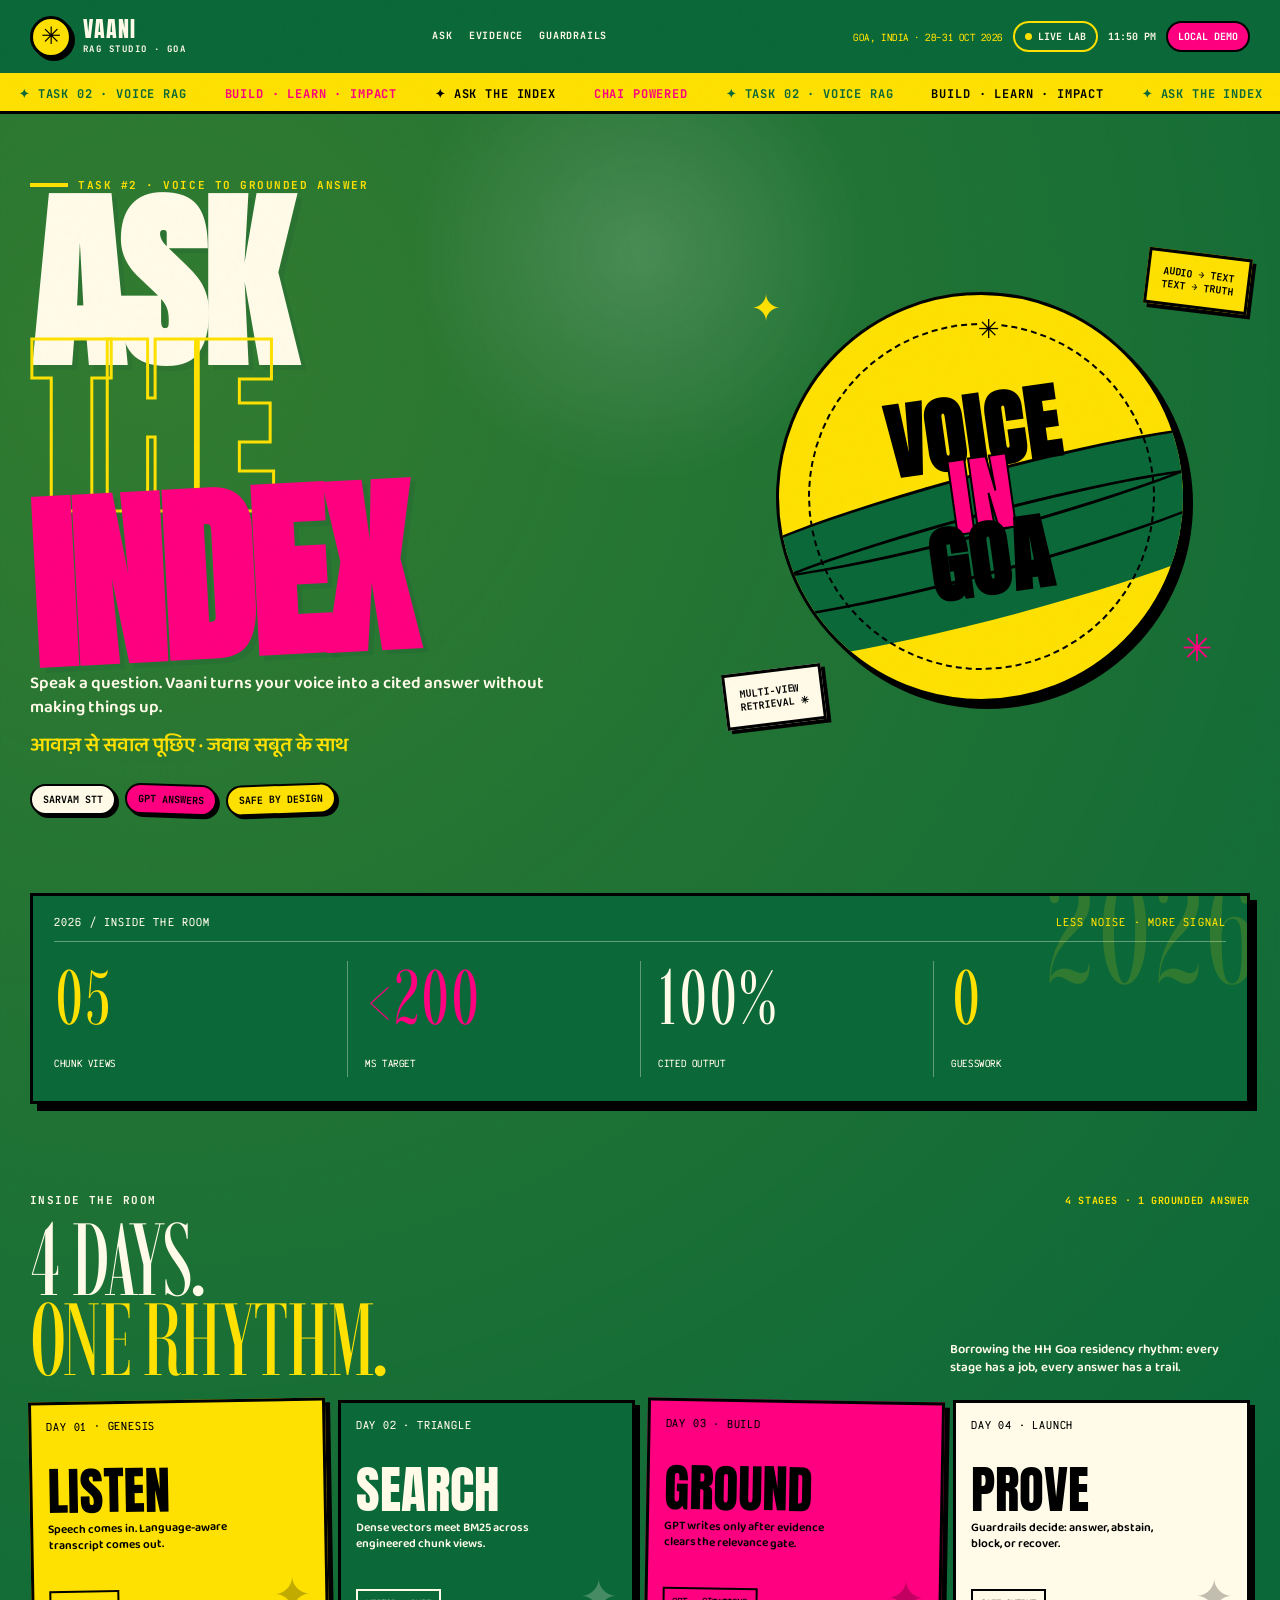
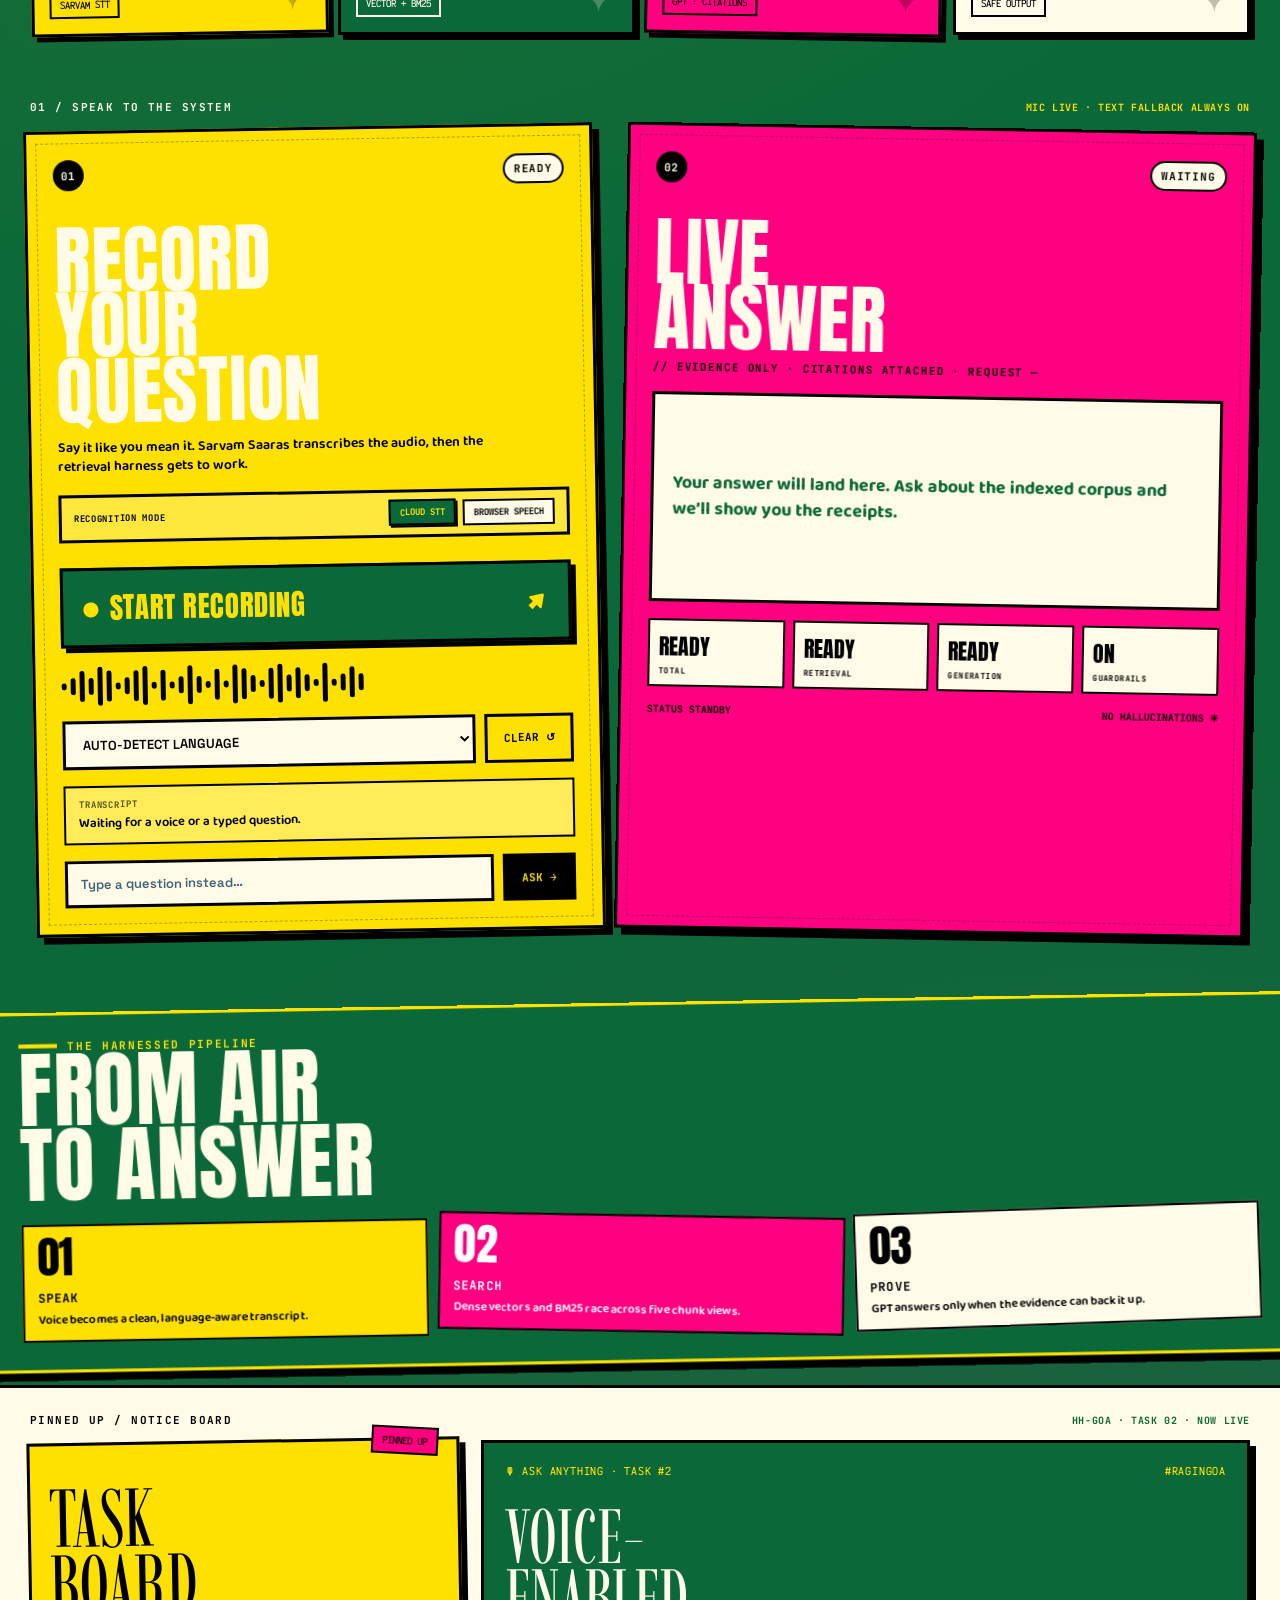
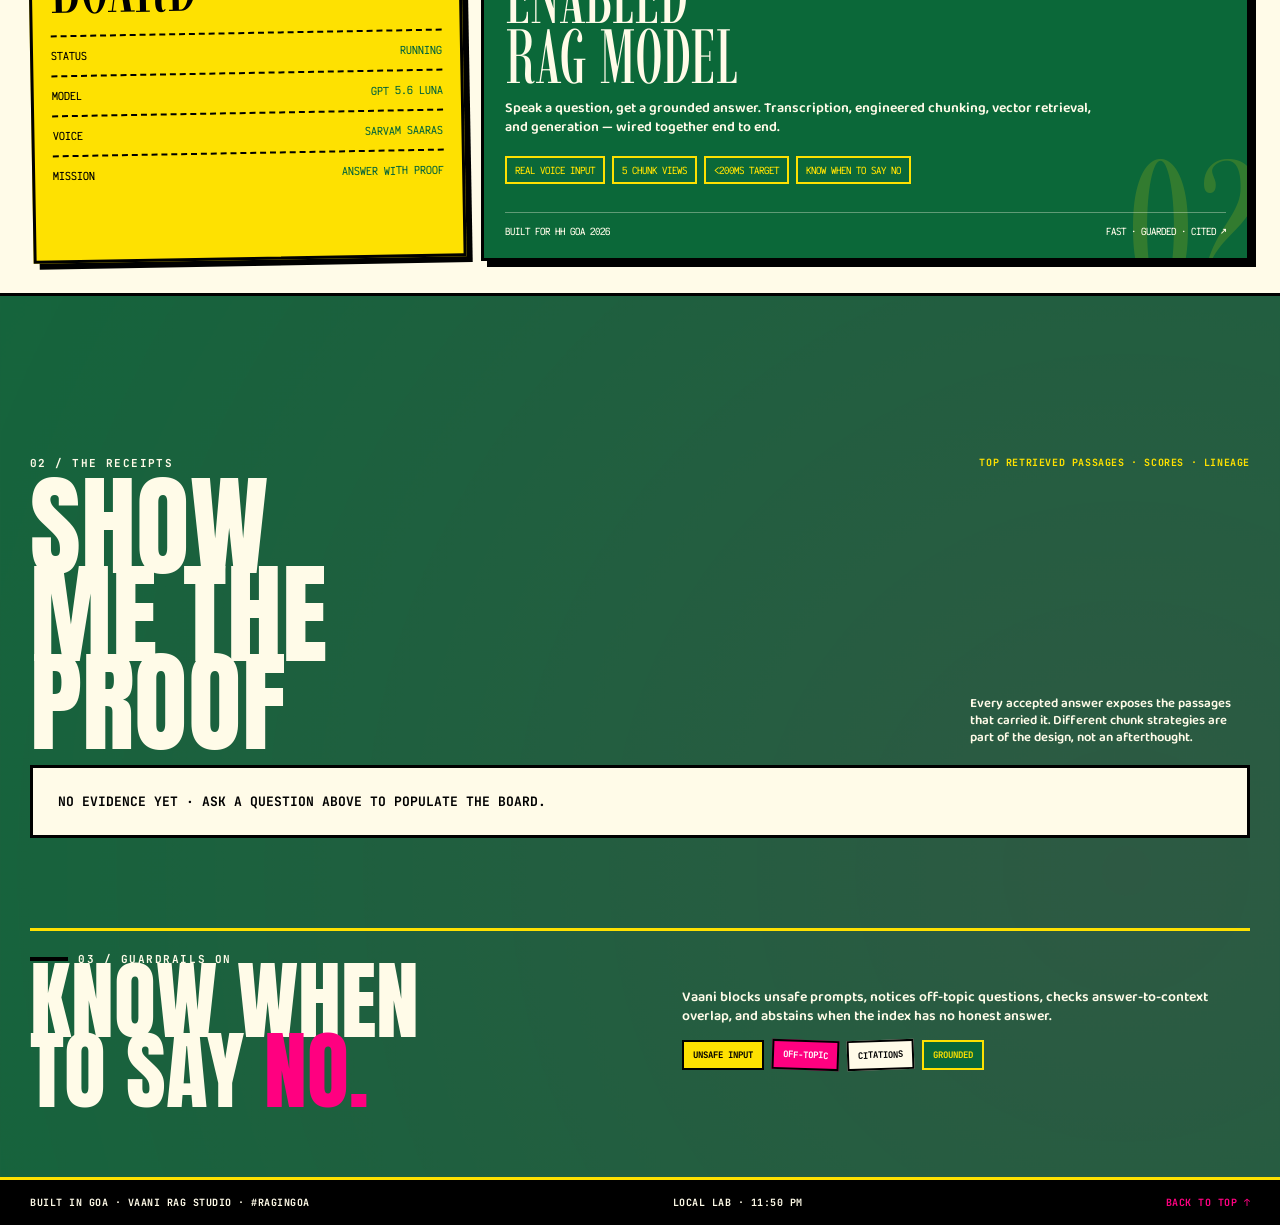
==== commit a0b67135: "feat: add ElevenLabs Scribe real-time speech-to-text integration and UI mode toggles" ====
--- a/vercel-drop/index.html
+++ b/vercel-drop/index.html
@@ -290,6 +290,13 @@
     .control-row { position: relative; z-index: 2; display: grid; grid-template-columns: 1fr auto; gap: 9px; margin-top: 10px; }
     .control-row select { background: var(--paper); }
     .clear-button { background: transparent; color: var(--ink); }
+    .toggle-row { position: relative; z-index: 2; display: flex; align-items: center; justify-content: space-between; gap: 9px; margin-top: 18px; border: var(--line); background: rgba(255,255,255,.24); padding: 8px 12px; }
+    .toggle-label { font: 700 9px var(--mono); letter-spacing: .08em; text-transform: uppercase; color: var(--ink); }
+    .toggle-group { display: flex; gap: 6px; }
+    .toggle-option { cursor: pointer; position: relative; display: inline-block; }
+    .toggle-option input { position: absolute; opacity: 0; width: 0; height: 0; }
+    .toggle-btn { display: inline-block; border: 2px solid var(--ink); background: var(--paper); color: var(--ink); padding: 5px 9px; font: 700 9px var(--mono); text-transform: uppercase; transition: background .15s, transform .15s; }
+    .toggle-option input:checked + .toggle-btn { background: var(--hh-green); color: var(--hh-yellow); box-shadow: 2px 2px 0 var(--ink); transform: translate(-1px, -1px); }
     .transcript-box { position: relative; z-index: 2; min-height: 46px; margin-top: 16px; padding: 11px 13px; border: 2px solid var(--ink); background: rgba(255,255,255,.34); font: 600 13px/1.35 var(--round); }
     .transcript-box .label { display: block; font: 700 9px var(--mono); letter-spacing: .1em; text-transform: uppercase; margin-bottom: 4px; opacity: .65; }
 
@@ -594,6 +601,19 @@
             <div class="card-top"><span class="card-index">01</span><span class="state" id="recordState">READY</span></div>
             <h2 class="card-title">RECORD<br>YOUR<br>QUESTION</h2>
             <p class="card-help">Say it like you mean it. Sarvam Saaras transcribes the audio, then the retrieval harness gets to work.</p>
+            <div class="toggle-row">
+              <span class="toggle-label">Recognition Mode</span>
+              <div class="toggle-group">
+                <label class="toggle-option">
+                  <input type="radio" name="stt_source" value="cloud" checked>
+                  <span class="toggle-btn">Cloud STT</span>
+                </label>
+                <label class="toggle-option">
+                  <input type="radio" name="stt_source" value="browser">
+                  <span class="toggle-btn">Browser Speech</span>
+                </label>
+              </div>
+            </div>
             <button class="record-button" id="recordBtn" type="button"><span><span class="button-dot">●</span> START RECORDING</span><span>↗</span></button>
             <div class="wave" id="wave" aria-hidden="true"></div>
             <div class="control-row"><select id="language" aria-label="Speech language"><option value="unknown">AUTO-DETECT LANGUAGE</option><option value="en-IN">ENGLISH</option><option value="as-IN">ASSAMESE</option><option value="bn-IN">BENGALI</option><option value="gu-IN">GUJARATI</option><option value="hi-IN">हिन्दी · HINDI</option><option value="kn-IN">KANNADA</option><option value="ml-IN">MALAYALAM</option><option value="mr-IN">MARATHI</option><option value="ne-IN">NEPALI</option><option value="od-IN">ODIA</option><option value="pa-IN">PUNJABI</option><option value="sa-IN">SANSKRIT</option><option value="ta-IN">தமிழ் · TAMIL</option><option value="te-IN">TELUGU</option><option value="ur-IN">URDU</option></select><button class="clear-button" id="clearBtn" type="button">CLEAR ↺</button></div>
@@ -671,7 +691,46 @@
       const $ = id => document.getElementById(id);
       const wave = $('wave');
       for (let i = 0; i < 34; i++) { const bar = document.createElement('i'); bar.className = 'bar'; wave.appendChild(bar); }
-      let recorder = null, chunks = [], recording = false;
+      let recorder = null, chunks = [], recording = false, sttProvider = '';
+      const SpeechRecognition = window.SpeechRecognition || window.webkitSpeechRecognition;
+      let recognition = null;
+      if (SpeechRecognition) {
+        recognition = new SpeechRecognition();
+        recognition.continuous = false;
+        recognition.interimResults = false;
+
+        recognition.onstart = () => {
+          recording = true;
+          $('recordBtn').classList.add('recording');
+          $('recordBtn').innerHTML = '<span><span class="button-dot">■</span> STOP RECORDING</span><span>↗</span>';
+          wave.classList.add('is-recording');
+          setStatus('LISTENING (BROWSER)…');
+        };
+
+        recognition.onresult = event => {
+          const transcript = event.results[0][0].transcript;
+          setTranscript(transcript, 'TRANSCRIPT (BROWSER)');
+          sendText(transcript);
+        };
+
+        recognition.onerror = event => {
+          console.error('Speech recognition error', event);
+          if (event.error !== 'no-speech') {
+            setStatus('RECOGNITION ERROR', true);
+            $('answer').textContent = `Speech recognition error: ${event.error}`;
+          }
+        };
+
+        recognition.onend = () => {
+          recording = false;
+          $('recordBtn').classList.remove('recording');
+          $('recordBtn').innerHTML = '<span><span class="button-dot">●</span> START RECORDING</span><span>↗</span>';
+          wave.classList.remove('is-recording');
+          if ($('statusText').textContent.startsWith('LISTENING')) {
+            setStatus('WAITING');
+          }
+        };
+      }
 
       function setStatus(text, warn = false) {
         $('statusText').textContent = text.toUpperCase();
@@ -686,7 +745,11 @@
       function formatMs(value) { return `${Number(value || 0).toFixed(1)} ms`; }
       function renderMetrics(result) {
         const timings = result.stage_latency_ms || {};
-        const entries = [['total', result.total_latency_ms], ['retrieval', timings.retrieval], ['generation', timings.generation || timings.generation_fallback], ['guardrails', (timings.input_guardrails || 0) + (timings.answer_guardrails || 0)]];
+        let total = result.total_latency_ms;
+        if (sttProvider && sttProvider.toLowerCase().includes('elevenlabs') && typeof timings.stt === 'number') {
+          total = Math.max(0, total - timings.stt);
+        }
+        const entries = [['total', total], ['retrieval', timings.retrieval], ['generation', timings.generation || timings.generation_fallback], ['guardrails', (timings.input_guardrails || 0) + (timings.answer_guardrails || 0)]];
         $('metrics').replaceChildren();
         entries.forEach(([name, value]) => { const card = document.createElement('div'); card.className = 'metric'; const b = document.createElement('b'); b.textContent = value == null ? (name === 'guardrails' ? 'ON' : 'READY') : formatMs(value); const span = document.createElement('span'); span.textContent = name; card.append(b, span); $('metrics').append(card); });
       }
@@ -721,18 +784,72 @@
       $('queryForm').addEventListener('submit', event => { event.preventDefault(); sendText($('queryInput').value); });
       $('clearBtn').addEventListener('click', () => { $('queryInput').value = ''; setTranscript('Waiting for a voice or a typed question.'); $('answer').textContent = 'Your answer will land here. Ask about the indexed corpus and we’ll show you the receipts.'; $('answer').dataset.status = 'waiting'; $('requestId').textContent = '—'; renderMetrics({}); renderSources([]); setStatus('WAITING'); });
       $('recordBtn').addEventListener('click', async () => {
-        if (recording) { recorder.stop(); recording = false; $('recordBtn').classList.remove('recording'); $('recordBtn').innerHTML = '<span><span class="button-dot">●</span> START RECORDING</span><span>↗</span>'; setStatus('UPLOADING AUDIO…'); return; }
+        const useBrowser = document.querySelector('input[name="stt_source"]:checked')?.value === 'browser';
+
+        if (useBrowser) {
+          if (!SpeechRecognition) {
+            setStatus('BROWSER SPEECH UNSUPPORTED', true);
+            $('answer').textContent = 'This browser does not support the Web Speech API. Please switch to Cloud STT or try Chrome/Safari.';
+            return;
+          }
+          if (recording) {
+            recognition.stop();
+            return;
+          }
+          const selectedLang = $('language').value;
+          recognition.lang = selectedLang === 'unknown' ? 'en-IN' : selectedLang;
+          try {
+            recognition.start();
+          } catch (error) {
+            console.error(error);
+            recognition.stop();
+          }
+          return;
+        }
+
+        if (recording) {
+          if (recorder && recorder.state !== 'inactive') {
+            recorder.stop();
+          }
+          recording = false;
+          $('recordBtn').classList.remove('recording');
+          $('recordBtn').innerHTML = '<span><span class="button-dot">●</span> START RECORDING</span><span>↗</span>';
+          wave.classList.remove('is-recording');
+          setStatus('UPLOADING AUDIO…');
+          return;
+        }
         if (!navigator.mediaDevices?.getUserMedia || !window.MediaRecorder) { setStatus('MICROPHONE UNAVAILABLE', true); $('answer').textContent = 'This browser does not expose MediaRecorder. Use the typed question box.'; return; }
         try {
           const stream = await navigator.mediaDevices.getUserMedia({ audio: true });
           chunks = []; recorder = new MediaRecorder(stream); recorder.ondataavailable = event => { if (event.data.size) chunks.push(event.data); };
-          recorder.onstop = async () => { stream.getTracks().forEach(track => track.stop()); const blob = new Blob(chunks, { type: 'audio/webm' }); const form = new FormData(); form.append('audio', blob, 'question.webm'); form.append('language_code', $('language').value); try { const response = await fetch(api('/api/voice'), { method: 'POST', body: form }); renderResult(await response.json()); } catch (error) { setStatus('VOICE REQUEST FAILED', true); $('answer').textContent = error.message; } };
-          recorder.start(); recording = true; $('recordBtn').classList.add('recording'); $('recordBtn').innerHTML = '<span><span class="button-dot">■</span> STOP RECORDING</span><span>↗</span>'; setStatus('LISTENING…');
+          recorder.onerror = () => {
+            stream.getTracks().forEach(track => track.stop());
+            recording = false;
+            $('recordBtn').classList.remove('recording');
+            wave.classList.remove('is-recording');
+            setStatus('RECORDING FAILED', true);
+            $('answer').textContent = 'The browser could not create an audio recording. Try Chrome or Edge.';
+          };
+          recorder.onstop = async () => {
+            stream.getTracks().forEach(track => track.stop());
+            const blob = new Blob(chunks, { type: 'audio/webm' });
+            const form = new FormData(); form.append('audio', blob, 'question.webm'); form.append('language_code', $('language').value);
+            try {
+              const response = await fetch(api('/api/voice'), { method: 'POST', body: form });
+              renderResult(await response.json());
+            } catch (error) { setStatus('VOICE REQUEST FAILED', true); $('answer').textContent = error.message; }
+          };
+          recorder.start();
+          recording = true;
+          $('recordBtn').classList.add('recording');
+          $('recordBtn').innerHTML = '<span><span class="button-dot">■</span> STOP RECORDING</span><span>↗</span>';
+          wave.classList.add('is-recording');
+          setStatus('LISTENING…');
         } catch (error) { setStatus('MIC PERMISSION REQUIRED', true); $('answer').textContent = error.message; }
       });
       function tickClock() { const now = new Date(); const value = now.toLocaleTimeString([], { hour: '2-digit', minute: '2-digit' }); if ($('clock')) $('clock').textContent = value; if ($('footerTime')) $('footerTime').textContent = `LOCAL LAB · ${value}`; }
       tickClock(); setInterval(tickClock, 1000);
-      fetch(api('/api/config')).then(response => response.json()).then(config => { $('configBadge').textContent = 'SARVAM STT · GPT RAG'; $('configBadge').title = `${config.stt_provider || 'STT'} · ${config.generation_provider || 'GENERATOR'}`; }).catch(() => { $('configBadge').textContent = 'LOCAL DEMO'; });
+      fetch(api('/api/config')).then(response => response.json()).then(config => { sttProvider = config.stt_provider || ''; $('configBadge').textContent = 'SARVAM STT · GPT RAG'; $('configBadge').title = `${config.stt_provider || 'STT'} · ${config.generation_provider || 'GENERATOR'}`; }).catch(() => { $('configBadge').textContent = 'LOCAL DEMO'; });
       window.addEventListener('pointermove', event => { document.documentElement.style.setProperty('--mx', `${event.clientX}px`); document.documentElement.style.setProperty('--my', `${event.clientY}px`); });
       const art = document.querySelector('.hero-art'); window.addEventListener('pointermove', event => { if (window.matchMedia('(prefers-reduced-motion: reduce)').matches) return; const x = (event.clientX / window.innerWidth - .5) * 8; const y = (event.clientY / window.innerHeight - .5) * 8; art.style.transform = `translate(${x}px, ${y}px)`; });
     })();
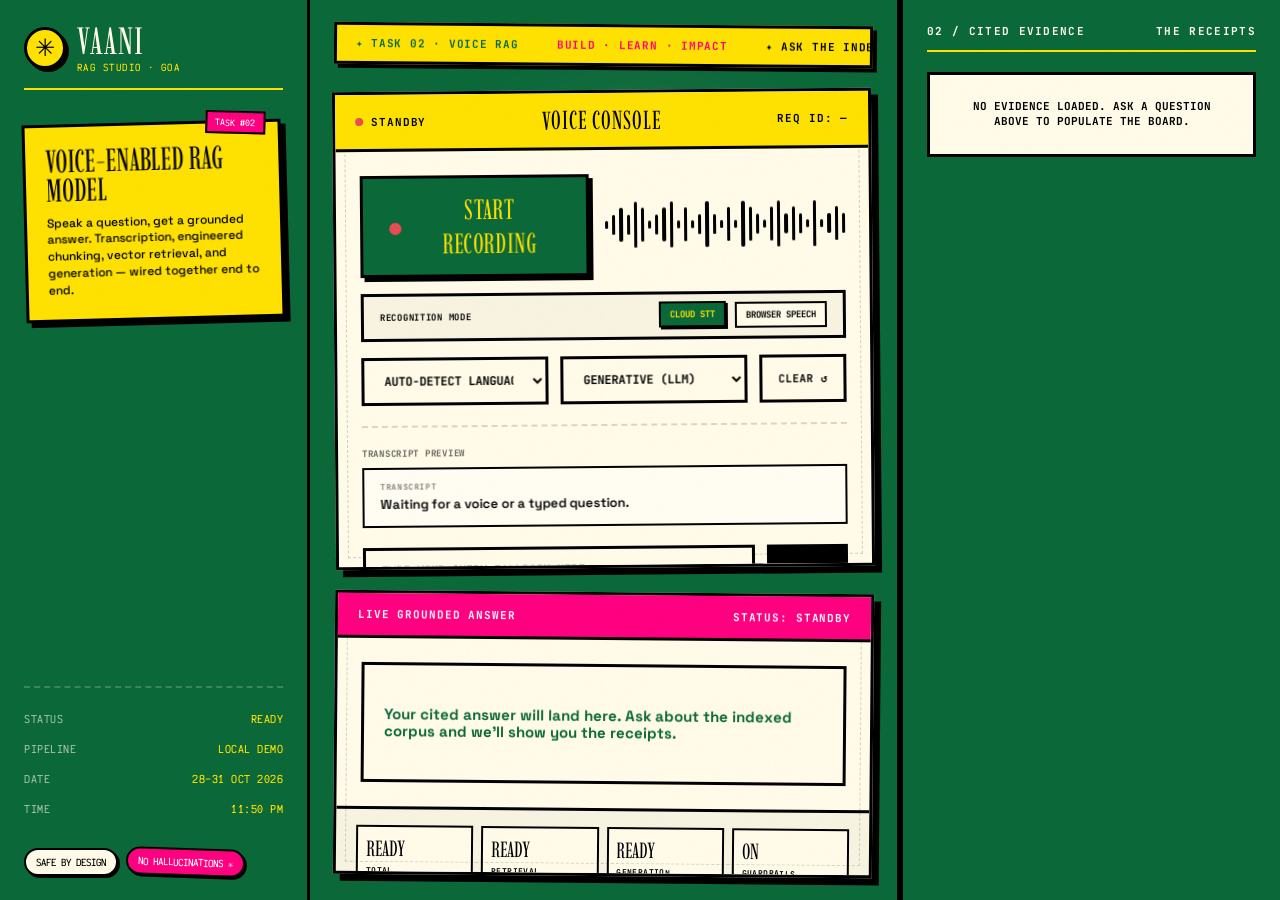
==== commit 2a260896: "feat: complete redesign of the frontend to a 3-column studio dashboard layout matching HHGOA theme" ====
--- a/vercel-drop/index.html
+++ b/vercel-drop/index.html
@@ -3,7 +3,7 @@
 <head>
   <meta charset="utf-8" />
   <meta name="viewport" content="width=device-width, initial-scale=1" />
-  <meta name="theme-color" content="#f4d34f" />
+  <meta name="theme-color" content="#fee101" />
   <title>Vaani Studio — Voice RAG in Goa</title>
   <link rel="preconnect" href="https://fonts.googleapis.com">
   <link rel="preconnect" href="https://fonts.gstatic.com" crossorigin>
@@ -21,7 +21,7 @@
       --mint: #fee101;
       --blue: #fffbe8;
       --white: #fffbe8;
-      /* HH Goa reference palette: green / yellow / signal pink */
+      /* HH Goa reference palette */
       --hh-green: #0b6839;
       --hh-yellow: #fee101;
       --hh-pink: #ff0080;
@@ -30,8 +30,8 @@
       --hh-mono: "Victor Mono", var(--mono);
       --line: 3px solid var(--ink);
       --shadow: 7px 7px 0 var(--ink);
-      --display: "Anton", "Bungee", "Arial Narrow", sans-serif;
-      --round: "Baloo 2", "Space Grotesk", system-ui, sans-serif;
+      --display: "Imbue", Georgia, serif;
+      --round: "Space Grotesk", system-ui, sans-serif;
       --body: "Space Grotesk", system-ui, sans-serif;
       --mono: "JetBrains Mono", ui-monospace, monospace;
     }
@@ -40,15 +40,11 @@
     html { scroll-behavior: smooth; }
     body {
       margin: 0;
-      color: var(--ink);
-      background:
-        radial-gradient(circle at 8% 11%, rgba(255,255,255,.45) 0 2px, transparent 3px),
-        radial-gradient(circle at 77% 18%, rgba(255,255,255,.25) 0 1px, transparent 2px),
-        radial-gradient(circle at 44% 72%, rgba(9,44,64,.08) 0 1px, transparent 2px),
-        var(--sun);
-      background-size: 130px 130px, 170px 170px, 110px 110px, auto;
+      color: var(--hh-offwhite);
+      background: var(--hh-green);
       font-family: var(--body);
-      overflow-x: hidden;
+      overflow: hidden;
+      height: 100vh;
     }
     body::before {
       content: "";
@@ -56,13 +52,24 @@
       inset: 0;
       pointer-events: none;
       z-index: 50;
-      opacity: .08;
+      opacity: .04;
       background-image: url("data:image/svg+xml,%3Csvg viewBox='0 0 180 180' xmlns='http://www.w3.org/2000/svg'%3E%3Cfilter id='n'%3E%3CfeTurbulence type='fractalNoise' baseFrequency='.9' numOctaves='3' stitchTiles='stitch'/%3E%3C/filter%3E%3Crect width='100%25' height='100%25' filter='url(%23n)' opacity='.34'/%3E%3C/svg%3E");
       mix-blend-mode: multiply;
     }
     a { color: inherit; text-decoration: none; }
     button, input, select { font: inherit; }
     button { cursor: pointer; }
+
+    /* App Workspace Layout */
+    .app-container {
+      display: grid;
+      grid-template-columns: 310px 1fr 380px;
+      height: 100vh;
+      width: 100vw;
+      overflow: hidden;
+      position: relative;
+      z-index: 1;
+    }
 
     .cursor-spot {
       position: fixed;
@@ -74,27 +81,32 @@
       transform: translate(-50%, -50%);
       left: var(--mx, 50%);
       top: var(--my, 28%);
-      background: radial-gradient(circle, rgba(255,255,255,.23), rgba(255,255,255,0) 64%);
+      background: radial-gradient(circle, rgba(255,255,255,.12), rgba(255,255,255,0) 64%);
       filter: blur(6px);
       transition: left .25s ease-out, top .25s ease-out;
       opacity: .72;
     }
-    .page { position: relative; z-index: 1; }
-    .wrap { width: min(1220px, calc(100% - 34px)); margin: 0 auto; }
-
-    .topbar {
-      min-height: 76px;
-      border-bottom: var(--line);
-      display: flex;
+
+    /* Sidebar Panel */
+    .sidebar {
+      background: var(--hh-green);
+      border-right: 3px solid var(--ink);
+      display: flex;
+      flex-direction: column;
+      padding: 24px;
+      height: 100%;
+      overflow-y: auto;
+      justify-content: space-between;
+    }
+    .brand {
+      display: inline-flex;
       align-items: center;
-      justify-content: space-between;
-      gap: 20px;
-      padding: 14px max(17px, calc((100vw - 1220px) / 2));
-      background: var(--sun);
-      position: relative;
-      z-index: 10;
-    }
-    .brand { display: inline-flex; align-items: center; gap: 11px; line-height: .92; }
+      gap: 11px;
+      line-height: .92;
+      border-bottom: 2px solid var(--hh-yellow);
+      padding-bottom: 16px;
+      width: 100%;
+    }
     .brand-mark {
       display: grid;
       place-items: center;
@@ -102,585 +114,632 @@
       height: 42px;
       border: var(--line);
       border-radius: 50%;
-      background: var(--pink);
+      background: var(--hh-yellow);
+      color: #000;
       box-shadow: 3px 3px 0 var(--ink);
       font-size: 24px;
       animation: spin 15s linear infinite;
     }
-    .brand-word { font-family: var(--display); font-size: 22px; letter-spacing: .04em; }
-    .brand-sub { display: block; font: 700 9px/1 var(--mono); letter-spacing: .16em; margin-top: 4px; }
-    .top-links { display: flex; align-items: center; gap: 16px; font: 700 10px var(--mono); letter-spacing: .08em; text-transform: uppercase; }
-    .top-links a { border-bottom: 2px solid transparent; transition: border-color .2s, transform .2s; }
-    .top-links a:hover { border-color: var(--ink); transform: rotate(-2deg); }
-    .top-meta { display: flex; align-items: center; gap: 10px; font: 700 10px var(--mono); text-transform: uppercase; white-space: nowrap; }
-    .hh-date { color: var(--ink-soft); font: 700 9px var(--hh-mono); letter-spacing: .06em; }
-    .live-pill, .tiny-chip { border: 2px solid var(--ink); border-radius: 999px; padding: 7px 10px; background: var(--paper); }
-    .live-pill::before { content: ""; display: inline-block; width: 7px; height: 7px; border-radius: 50%; background: #e94c51; margin-right: 6px; animation: blink 1.2s ease-in-out infinite; }
-    .tiny-chip { background: var(--mint); }
-
-    .marquee {
+    .brand-word { font-family: var(--display); font-size: 38px; letter-spacing: .04em; font-weight: 400; }
+    .brand-sub { display: block; font: 700 9px/1 var(--hh-mono); letter-spacing: .16em; margin-top: 4px; color: var(--hh-yellow); }
+
+    .project-card {
+      border: 3px solid var(--ink);
+      background: var(--hh-yellow);
+      color: #000;
+      box-shadow: 5px 5px 0 var(--ink);
+      padding: 20px;
+      margin: 32px 0;
+      transform: rotate(-1.5deg);
+      position: relative;
+    }
+    .project-tag {
+      position: absolute;
+      top: -12px;
+      right: 12px;
+      border: 2px solid var(--ink);
+      background: var(--hh-pink);
+      color: #fff;
+      padding: 4px 8px;
+      font: 700 8px var(--hh-mono);
+      transform: rotate(3deg);
+    }
+    .project-card h3 {
+      font-family: var(--display);
+      font-size: 32px;
+      margin: 0 0 10px 0;
+      line-height: 0.9;
+      font-weight: 400;
+    }
+    .project-card p {
+      margin: 0;
+      font-size: 12px;
+      line-height: 1.4;
+      font-weight: 500;
+    }
+
+    .sidebar-meta {
+      display: flex;
+      flex-direction: column;
+      gap: 16px;
+      border-top: 2px dashed rgba(255,251,232,0.2);
+      padding-top: 24px;
+    }
+    .meta-item {
+      display: flex;
+      justify-content: space-between;
+      align-items: center;
+      font: 700 10px var(--hh-mono);
+      text-transform: uppercase;
+      letter-spacing: 0.05em;
+    }
+    .meta-item span:first-child {
+      color: rgba(255,251,232,0.6);
+    }
+    .meta-item strong, .meta-item span:last-child {
+      color: var(--hh-yellow);
+    }
+
+    .sticker-box {
+      display: flex;
+      flex-wrap: wrap;
+      gap: 8px;
+      margin-top: 32px;
+    }
+    .sticker {
+      border: 2px solid var(--ink);
+      border-radius: 999px;
+      padding: 6px 10px;
+      background: var(--hh-offwhite);
+      color: #000;
+      font: 700 9px var(--hh-mono);
+      text-transform: uppercase;
+      box-shadow: 2px 2px 0 var(--ink);
+    }
+    .sticker:nth-child(2) {
+      background: var(--hh-pink);
+      color: #fff;
+      transform: rotate(2deg);
+    }
+
+    /* Center Console workspace */
+    .console-workspace {
+      display: flex;
+      flex-direction: column;
+      height: 100%;
+      overflow-y: auto;
+      border-right: 3px solid var(--ink);
+      padding: 24px;
+      gap: 24px;
+    }
+
+    /* Marquee ticker banner */
+    .console-ticker {
       overflow: hidden;
-      border-bottom: var(--line);
-      background: var(--ink);
-      color: var(--sun-light);
-      min-height: 38px;
+      border: 3px solid var(--ink);
+      box-shadow: 4px 4px 0 var(--ink);
+      background: var(--hh-yellow);
+      color: var(--hh-green);
+      min-height: 42px;
       display: flex;
       align-items: center;
-      font: 700 12px var(--mono);
+      font: 700 11px var(--mono);
       letter-spacing: .07em;
       text-transform: uppercase;
-    }
-    .marquee-track { display: flex; flex: 0 0 max-content; animation: marquee 27s linear infinite; }
+      transform: rotate(0.5deg);
+    }
+    .marquee-track { display: flex; flex: 0 0 max-content; animation: marquee 20s linear infinite; }
     .marquee-track span { padding: 9px 19px; white-space: nowrap; }
-    .marquee-track span:nth-child(2n) { color: var(--pink); }
-    .marquee-track span:nth-child(3n) { color: var(--mint); }
-
-    .hero {
-      min-height: 670px;
-      padding: 64px 0 62px;
-      display: grid;
-      grid-template-columns: minmax(0, .93fr) minmax(360px, .77fr);
-      gap: 34px;
-      align-items: center;
-    }
-    .eyebrow { font: 700 11px var(--mono); letter-spacing: .14em; text-transform: uppercase; display: flex; align-items: center; gap: 10px; }
-    .eyebrow::before { content: ""; width: 38px; height: 4px; background: var(--ink); display: block; }
-    .hero h1 {
-      margin: 20px 0 21px;
-      font-family: var(--display);
-      font-size: clamp(92px, 15vw, 190px);
-      line-height: .77;
-      letter-spacing: -.025em;
-      text-transform: uppercase;
-      text-shadow: 5px 5px 0 rgba(9,44,64,.08);
-    }
-    .hero h1 .outline { color: transparent; -webkit-text-stroke: 3px var(--ink); text-shadow: none; }
-    .hero h1 .pink { color: var(--pink); display: inline-block; transform: rotate(-3deg); }
-    .hero-copy p { max-width: 525px; margin: 0; font: 600 17px/1.4 var(--round); }
-    .hero-copy .hindi { color: var(--ink-soft); font-family: var(--round); font-size: 20px; margin-top: 12px; }
-    .hero-stamps { display: flex; flex-wrap: wrap; gap: 9px; margin-top: 25px; }
-    .stamp { border: 2px solid var(--ink); border-radius: 999px; padding: 7px 11px; background: var(--paper); box-shadow: 3px 3px 0 var(--ink); font: 700 10px var(--mono); text-transform: uppercase; }
-    .stamp:nth-child(2) { background: var(--pink); transform: rotate(2deg); }
-    .stamp:nth-child(3) { background: var(--mint); transform: rotate(-2deg); }
-
-    .hero-art { position: relative; min-height: 530px; display: grid; place-items: center; }
-    .sun-disc {
-      width: min(410px, 75vw);
-      aspect-ratio: 1;
+    .marquee-track span:nth-child(2n) { color: var(--hh-pink); }
+    .marquee-track span:nth-child(3n) { color: #000; }
+
+    /* Interactive cards */
+    .console-card, .answer-card {
       border: var(--line);
-      border-radius: 50%;
-      background: var(--coral);
       box-shadow: var(--shadow);
+      background: var(--hh-offwhite);
+      color: #000;
       position: relative;
       overflow: hidden;
-      animation: float 5s ease-in-out infinite;
-    }
-    .sun-disc::before, .sun-disc::after { content: ""; position: absolute; left: -18%; width: 136%; height: 56px; border: 3px solid var(--ink); border-radius: 50%; transform: rotate(-15deg); background: var(--sun); }
-    .sun-disc::before { top: 44%; box-shadow: 0 42px 0 var(--sun), 0 84px 0 var(--sun); }
-    .sun-disc::after { top: 54%; border-color: var(--ink); background: transparent; box-shadow: 0 42px 0 transparent, 0 84px 0 transparent; }
-    .art-title { position: absolute; left: 50%; top: 50%; transform: translate(-50%, -50%) rotate(-8deg); color: var(--ink); font: 700 clamp(35px, 7vw, 82px)/.78 var(--display); letter-spacing: .01em; text-align: center; z-index: 2; }
-    .art-title span { display: block; color: var(--sun-light); -webkit-text-stroke: 2px var(--ink); }
-    .art-orbit { position: absolute; inset: 7%; border: 2px dashed var(--ink); border-radius: 50%; animation: spin 22s linear infinite; }
-    .art-orbit::after { content: "✳"; position: absolute; top: -13px; left: 49%; font-size: 26px; background: var(--sun); }
-    .art-note { position: absolute; padding: 12px 13px; border: var(--line); background: var(--mint); box-shadow: 4px 4px 0 var(--ink); font: 700 10px var(--mono); text-transform: uppercase; }
-    .art-note.one { top: 4%; right: 0; transform: rotate(7deg); }
-    .art-note.two { bottom: 7%; left: 2%; background: var(--paper); transform: rotate(-7deg); }
-    .art-star { position: absolute; font-size: 37px; color: var(--ink); animation: bob 3s ease-in-out infinite; }
-    .art-star.s1 { top: 10%; left: 7%; }
-    .art-star.s2 { right: 7%; bottom: 17%; color: var(--pink); animation-delay: -1s; }
-
-    .section-label { display: flex; justify-content: space-between; align-items: center; gap: 15px; margin-bottom: 13px; font: 700 11px var(--mono); letter-spacing: .13em; text-transform: uppercase; }
-    .section-label span:last-child { color: var(--ink-soft); font-size: 10px; letter-spacing: .06em; }
-
-    /* HH Goa main-site inspired layers: stats, room cards, notice board */
-    .hh-stats-wrap { margin-top: 16px; margin-bottom: 64px; background: var(--hh-green); color: var(--hh-offwhite); border: 3px solid var(--ink); box-shadow: 7px 7px 0 var(--ink); padding: 19px 21px 24px; transform: rotate(.6deg); position: relative; overflow: hidden; }
-    .hh-stats-wrap::before { content: "2026"; position: absolute; right: -12px; top: -25px; color: rgba(254,225,1,.15); font: 400 150px/.8 var(--editorial); pointer-events: none; }
-    .hh-stat-head { position: relative; z-index: 1; display: flex; justify-content: space-between; gap: 15px; border-bottom: 1px solid rgba(255,251,232,.35); padding-bottom: 12px; font: 700 10px var(--hh-mono); letter-spacing: .11em; text-transform: uppercase; }
-    .hh-stat-head span:last-child { color: var(--hh-yellow); }
-    .hh-stats { position: relative; z-index: 1; display: grid; grid-template-columns: repeat(4, 1fr); margin-top: 19px; }
-    .hh-stat { min-height: 116px; padding: 8px 17px; border-left: 1px solid rgba(255,251,232,.35); display: flex; flex-direction: column; justify-content: space-between; }
-    .hh-stat:first-child { border-left: 0; padding-left: 0; }
-    .hh-stat strong { color: var(--hh-yellow); font: 400 clamp(42px, 6vw, 78px)/.75 var(--editorial); }
-    .hh-stat span { font: 700 9px var(--hh-mono); letter-spacing: .07em; text-transform: uppercase; }
-    .hh-stat:nth-child(2) strong { color: var(--hh-pink); }
-    .hh-stat:nth-child(3) strong { color: var(--hh-offwhite); }
-    .hh-stat:nth-child(4) strong { color: var(--mint); }
-
-    .inside-room { padding: 25px 0 65px; }
-    .inside-head { display: flex; align-items: end; justify-content: space-between; gap: 22px; margin-bottom: 20px; }
-    .inside-head h2 { margin: 0; font: 400 clamp(53px, 8vw, 104px)/.78 var(--editorial); text-transform: uppercase; letter-spacing: -.025em; }
-    .inside-head h2 em { color: var(--hh-green); font-style: normal; }
-    .inside-head p { max-width: 300px; margin: 0 0 4px; font: 600 13px/1.35 var(--round); }
-    .room-grid { display: grid; grid-template-columns: repeat(4, 1fr); gap: 11px; }
-    .room-card { min-height: 235px; border: 3px solid var(--ink); padding: 15px; background: var(--hh-offwhite); box-shadow: 5px 5px 0 var(--ink); display: flex; flex-direction: column; transition: transform .2s, box-shadow .2s; position: relative; overflow: hidden; }
-    .room-card::after { content: "✦"; position: absolute; right: 13px; bottom: 5px; font-size: 47px; opacity: .24; animation: bob 3.4s ease-in-out infinite; }
-    .room-card:hover { transform: translateY(-7px) rotate(-1deg); box-shadow: 8px 10px 0 var(--ink); }
-    .room-card:nth-child(1) { background: var(--hh-yellow); transform: rotate(-1deg); }
-    .room-card:nth-child(2) { background: var(--hh-green); color: var(--hh-offwhite); }
-    .room-card:nth-child(3) { background: var(--hh-pink); transform: rotate(1deg); }
-    .room-card:nth-child(4) { background: var(--hh-offwhite); }
-    .room-card:nth-child(2):hover { transform: translateY(-7px) rotate(1deg); }
-    .room-card:nth-child(3):hover { transform: translateY(-7px) rotate(0deg); }
-    .room-day { font: 700 10px var(--hh-mono); letter-spacing: .08em; text-transform: uppercase; }
-    .room-card h3 { margin: 38px 0 10px; font: 400 clamp(35px, 4vw, 58px)/.78 var(--display); text-transform: uppercase; }
-    .room-card p { margin: 0; max-width: 190px; font: 600 12px/1.3 var(--round); }
-    .room-tag { margin-top: auto; align-self: flex-start; border: 2px solid currentColor; padding: 6px 8px; font: 700 9px var(--hh-mono); text-transform: uppercase; }
-
-    .notice-section { margin: 25px 0 72px; background: var(--hh-offwhite); border-top: 3px solid var(--ink); border-bottom: 3px solid var(--ink); padding: 25px 0 32px; }
-    .notice-grid { display: grid; grid-template-columns: .72fr 1.28fr; gap: 18px; align-items: stretch; }
-    .notice-board { border: 3px solid var(--ink); background: var(--hh-yellow); box-shadow: 6px 6px 0 var(--ink); padding: 18px; position: relative; transform: rotate(-1deg); }
-    .notice-board::before { content: "PINNED UP"; position: absolute; right: 18px; top: -14px; border: 2px solid var(--ink); background: var(--hh-pink); padding: 6px 9px; font: 700 9px var(--hh-mono); transform: rotate(4deg); }
-    .notice-title { margin: 22px 0 18px; font: 400 clamp(44px, 7vw, 82px)/.8 var(--editorial); text-transform: uppercase; }
-    .notice-line { border-top: 2px dashed var(--ink); padding: 12px 0; display: flex; justify-content: space-between; gap: 12px; font: 700 10px var(--hh-mono); text-transform: uppercase; }
-    .notice-line span:last-child { color: var(--hh-green); text-align: right; }
-    .task-card { border: 3px solid var(--ink); background: var(--hh-green); color: var(--hh-offwhite); box-shadow: 6px 6px 0 var(--ink); padding: 21px; position: relative; overflow: hidden; }
-    .task-card::after { content: "02"; position: absolute; right: -14px; bottom: -46px; color: rgba(254,225,1,.16); font: 400 190px/.8 var(--editorial); }
-    .task-kicker { position: relative; z-index: 1; display: flex; justify-content: space-between; gap: 10px; color: var(--hh-yellow); font: 700 10px var(--hh-mono); letter-spacing: .08em; text-transform: uppercase; }
-    .task-card h3 { position: relative; z-index: 1; margin: 29px 0 12px; max-width: 580px; font: 400 clamp(43px, 6vw, 80px)/.78 var(--editorial); text-transform: uppercase; }
-    .task-card p { position: relative; z-index: 1; max-width: 600px; margin: 0; font: 600 14px/1.35 var(--round); }
-    .task-bullets { position: relative; z-index: 1; display: flex; flex-wrap: wrap; gap: 7px; margin-top: 19px; }
-    .task-bullets span { border: 2px solid var(--hh-yellow); padding: 6px 8px; color: var(--hh-yellow); font: 700 9px var(--hh-mono); text-transform: uppercase; }
-    .task-footer { position: relative; z-index: 1; display: flex; justify-content: space-between; gap: 10px; margin-top: 28px; padding-top: 12px; border-top: 1px solid rgba(255,251,232,.35); color: var(--hh-offwhite); font: 700 9px var(--hh-mono); text-transform: uppercase; }
-
-    .studio-grid { display: grid; grid-template-columns: minmax(0, .95fr) minmax(0, 1.05fr); gap: 22px; align-items: stretch; }
-    .poster-card { border: var(--line); box-shadow: var(--shadow); background: var(--paper); position: relative; overflow: hidden; }
-    .poster-card::after { content: ""; position: absolute; inset: 9px; border: 1px dashed rgba(9,44,64,.35); pointer-events: none; }
-    .capture-card { background: var(--mint); padding: 26px; transform: rotate(-1deg); }
-    .answer-card { background: var(--pink); padding: 26px; transform: rotate(1deg); }
-    .card-top { position: relative; z-index: 1; display: flex; align-items: center; justify-content: space-between; gap: 12px; font: 700 11px var(--mono); letter-spacing: .08em; text-transform: uppercase; }
-    .card-index { width: 31px; height: 31px; display: grid; place-items: center; background: var(--ink); color: var(--sun-light); border-radius: 50%; }
-    .state { padding: 6px 9px; background: var(--paper); border: 2px solid var(--ink); border-radius: 999px; }
-    .card-title { position: relative; z-index: 1; font: 400 clamp(42px, 6vw, 75px)/.87 var(--display); text-transform: uppercase; margin: 37px 0 15px; letter-spacing: .01em; }
-    .card-help { position: relative; z-index: 1; font: 600 14px/1.35 var(--round); max-width: 450px; }
-    .record-button {
+      display: flex;
+      flex-direction: column;
+    }
+    .console-card::after, .answer-card::after {
+      content: "";
+      position: absolute;
+      inset: 9px;
+      border: 1px dashed rgba(9,44,64,.2);
+      pointer-events: none;
+    }
+    .console-card { transform: rotate(-0.5deg); }
+    .answer-card { transform: rotate(0.5deg); }
+
+    .console-header, .answer-header {
+      display: flex;
+      align-items: center;
+      justify-content: space-between;
+      padding: 14px 20px;
+      border-bottom: 3px solid var(--ink);
+      font: 700 11px var(--mono);
+      text-transform: uppercase;
+      letter-spacing: 0.08em;
       position: relative;
       z-index: 2;
-      width: 100%;
-      min-height: 80px;
+    }
+    .console-card .console-header { background: var(--hh-yellow); }
+    .answer-card .answer-header { background: var(--hh-pink); color: #fff; }
+
+    .console-indicator {
+      display: flex;
+      align-items: center;
+      gap: 8px;
+    }
+    .status-pulse {
+      width: 8px;
+      height: 8px;
+      border-radius: 50%;
+      background: #e94c51;
+      animation: blink 1.2s ease-in-out infinite;
+    }
+    .console-title {
+      font-family: var(--display);
+      font-size: 26px;
+      line-height: 1;
+      font-weight: 400;
+    }
+
+    .console-body, .answer-body {
+      padding: 24px;
+      position: relative;
+      z-index: 2;
+      display: flex;
+      flex-direction: column;
+      gap: 20px;
+    }
+
+    /* Record Panel */
+    .recorder-section {
+      display: flex;
+      flex-direction: column;
+      gap: 16px;
+      border-bottom: 2px dashed rgba(0,0,0,0.15);
+      padding-bottom: 20px;
+    }
+    .recorder-controls {
+      display: grid;
+      grid-template-columns: 1fr auto;
+      gap: 16px;
+      align-items: center;
+    }
+    .record-btn {
+      min-height: 72px;
       border: var(--line);
-      box-shadow: 5px 5px 0 var(--ink);
-      background: var(--sun);
-      color: var(--ink);
+      box-shadow: 4px 4px 0 var(--ink);
+      background: var(--hh-green);
+      color: var(--hh-yellow);
       display: flex;
       align-items: center;
-      justify-content: space-between;
-      gap: 10px;
-      padding: 14px 17px;
-      margin-top: 25px;
-      font: 400 29px var(--display);
+      justify-content: center;
+      gap: 12px;
+      padding: 14px 24px;
+      font: 400 28px var(--display);
       letter-spacing: .02em;
       transition: transform .15s, box-shadow .15s, background .15s;
     }
-    .record-button:hover { transform: translate(-2px, -2px) rotate(-1deg); box-shadow: 8px 8px 0 var(--ink); }
-    .record-button:active { transform: translate(3px, 3px); box-shadow: 2px 2px 0 var(--ink); }
-    .record-button.recording { background: var(--coral); animation: pulse-border 1.2s ease-in-out infinite; }
-    .record-button .button-dot { font-size: 35px; line-height: 1; }
-    .record-button.recording .button-dot { animation: blink .8s infinite; }
-    .wave { height: 42px; display: flex; align-items: center; gap: 4px; margin: 18px 0 13px; position: relative; z-index: 1; }
+    .record-btn:hover { transform: translate(-2px, -2px); box-shadow: 6px 6px 0 var(--ink); }
+    .record-btn:active { transform: translate(2px, 2px); box-shadow: 2px 2px 0 var(--ink); }
+    .record-btn.recording { background: var(--hh-pink); color: #fff; animation: pulse-border 1.2s ease-in-out infinite; }
+    .btn-dot { font-size: 28px; line-height: 1; color: #e94c51; }
+    .record-btn.recording .btn-dot { color: #fff; animation: blink .8s infinite; }
+
+    .wave {
+      height: 48px;
+      display: flex;
+      align-items: center;
+      gap: 4px;
+      width: 240px;
+      justify-content: center;
+    }
     .bar { width: 5px; height: 18%; border-radius: 4px; background: var(--ink); transition: height .3s; }
     .bar:nth-child(2n) { height: 42%; } .bar:nth-child(3n) { height: 72%; } .bar:nth-child(5n) { height: 95%; }
     .is-recording .bar { animation: wave .65s ease-in-out infinite alternate; }
     .is-recording .bar:nth-child(2n) { animation-delay: -.2s; } .is-recording .bar:nth-child(3n) { animation-delay: -.4s; }
-    .input-line { position: relative; z-index: 2; display: grid; grid-template-columns: 1fr auto; gap: 9px; margin-top: 16px; }
-    input, select { width: 100%; border: var(--line); background: var(--white); color: var(--ink); padding: 12px 13px; outline: none; border-radius: 0; font: 600 13px var(--body); }
-    input::placeholder { color: #3d6474; }
-    input:focus, select:focus { box-shadow: 4px 4px 0 var(--ink); transform: translate(-2px,-2px); }
-    .ask-button, .clear-button { border: var(--line); background: var(--ink); color: var(--sun-light); padding: 11px 16px; font: 700 11px var(--mono); text-transform: uppercase; transition: transform .15s; }
-    .ask-button:hover, .clear-button:hover { transform: rotate(-2deg) translateY(-2px); }
-    .control-row { position: relative; z-index: 2; display: grid; grid-template-columns: 1fr auto; gap: 9px; margin-top: 10px; }
-    .control-row select { background: var(--paper); }
-    .clear-button { background: transparent; color: var(--ink); }
-    .toggle-row { position: relative; z-index: 2; display: flex; align-items: center; justify-content: space-between; gap: 9px; margin-top: 18px; border: var(--line); background: rgba(255,255,255,.24); padding: 8px 12px; }
+
+    .stt-mode-toggle {
+      display: flex;
+      align-items: center;
+      justify-content: space-between;
+      border: var(--line);
+      background: rgba(0,0,0,0.03);
+      padding: 8px 16px;
+    }
     .toggle-label { font: 700 9px var(--mono); letter-spacing: .08em; text-transform: uppercase; color: var(--ink); }
-    .toggle-group { display: flex; gap: 6px; }
-    .toggle-option { cursor: pointer; position: relative; display: inline-block; }
-    .toggle-option input { position: absolute; opacity: 0; width: 0; height: 0; }
-    .toggle-btn { display: inline-block; border: 2px solid var(--ink); background: var(--paper); color: var(--ink); padding: 5px 9px; font: 700 9px var(--mono); text-transform: uppercase; transition: background .15s, transform .15s; }
-    .toggle-option input:checked + .toggle-btn { background: var(--hh-green); color: var(--hh-yellow); box-shadow: 2px 2px 0 var(--ink); transform: translate(-1px, -1px); }
-    .transcript-box { position: relative; z-index: 2; min-height: 46px; margin-top: 16px; padding: 11px 13px; border: 2px solid var(--ink); background: rgba(255,255,255,.34); font: 600 13px/1.35 var(--round); }
-    .transcript-box .label { display: block; font: 700 9px var(--mono); letter-spacing: .1em; text-transform: uppercase; margin-bottom: 4px; opacity: .65; }
-
-    .answer-card .card-title { margin-bottom: 9px; }
-    .answer-card .answer-kicker { position: relative; z-index: 1; font: 700 11px var(--mono); text-transform: uppercase; letter-spacing: .08em; }
-    .answer-box { position: relative; z-index: 1; min-height: 210px; border: var(--line); background: var(--paper); padding: 19px; margin-top: 18px; font: 700 clamp(20px, 2.4vw, 30px)/1.1 var(--round); display: flex; align-items: center; }
-    .answer-box[data-status="waiting"] { font-size: 18px; line-height: 1.4; color: var(--ink-soft); }
-    .answer-box[data-status="blocked"], .answer-box[data-status="abstained"] { background: var(--sun-light); }
-    .answer-meta { position: relative; z-index: 1; display: flex; justify-content: space-between; gap: 12px; margin-top: 16px; font: 700 10px var(--mono); text-transform: uppercase; }
-    .answer-meta strong { color: var(--ink); }
-
-    .metrics { position: relative; z-index: 1; display: grid; grid-template-columns: repeat(4, 1fr); gap: 8px; margin-top: 17px; }
-    .metric { border: 2px solid var(--ink); background: var(--sun-light); padding: 9px; min-width: 0; }
+    .toggle-options { display: flex; gap: 8px; }
+    .toggle-opt { cursor: pointer; position: relative; display: inline-block; }
+    .toggle-opt input { position: absolute; opacity: 0; width: 0; height: 0; }
+    .toggle-label-text { display: inline-block; border: 2px solid var(--ink); background: var(--white); color: var(--ink); padding: 5px 9px; font: 700 9px var(--mono); text-transform: uppercase; transition: background .15s, transform .15s; }
+    .toggle-opt input:checked + .toggle-label-text { background: var(--hh-green); color: var(--hh-yellow); box-shadow: 2px 2px 0 var(--ink); transform: translate(-1px, -1px); }
+
+    .filter-controls {
+      display: grid;
+      grid-template-columns: 1fr 1fr auto;
+      gap: 12px;
+    }
+    input, select {
+      width: 100%;
+      border: var(--line);
+      background: var(--hh-offwhite);
+      color: #000;
+      padding: 12px 16px;
+      outline: none;
+      border-radius: 0;
+      font: 700 12px var(--mono);
+      text-transform: uppercase;
+    }
+    select { cursor: pointer; }
+    input::placeholder { color: rgba(0,0,0,0.4); }
+    input:focus, select:focus { box-shadow: 3px 3px 0 var(--ink); transform: translate(-1px,-1px); }
+    
+    .clear-btn {
+      border: var(--line);
+      background: transparent;
+      color: #000;
+      padding: 11px 16px;
+      font: 700 11px var(--mono);
+      text-transform: uppercase;
+      transition: transform .15s;
+    }
+    .clear-btn:hover { transform: rotate(-2deg) translateY(-2px); }
+
+    /* Transcript area */
+    .transcript-section {
+      display: flex;
+      flex-direction: column;
+      gap: 8px;
+    }
+    .section-title {
+      font: 700 9px var(--mono);
+      letter-spacing: 0.08em;
+      color: rgba(0,0,0,0.6);
+      text-transform: uppercase;
+    }
+    .transcript-box {
+      min-height: 54px;
+      padding: 12px 16px;
+      border: 2px solid var(--ink);
+      background: rgba(255,255,255,0.45);
+      font: 600 13px/1.4 var(--round);
+      color: #000;
+      position: relative;
+    }
+    .transcript-box .label {
+      display: block;
+      font: 700 8px var(--mono);
+      letter-spacing: .08em;
+      color: rgba(0,0,0,0.5);
+      margin-bottom: 4px;
+    }
+
+    .fallback-input-form {
+      display: grid;
+      grid-template-columns: 1fr auto;
+      gap: 12px;
+    }
+    .submit-btn {
+      border: var(--line);
+      background: #000;
+      color: var(--hh-yellow);
+      padding: 12px 20px;
+      font: 700 11px var(--mono);
+      text-transform: uppercase;
+      transition: transform .15s;
+    }
+    .submit-btn:hover { transform: translate(-2px, -2px); box-shadow: 3px 3px 0 var(--ink); }
+
+    /* Answer area styles */
+    .answer-box {
+      min-height: 120px;
+      border: var(--line);
+      background: var(--white);
+      padding: 20px;
+      font: 700 clamp(20px, 2.2vw, 25px)/1.15 var(--round);
+      color: #000;
+      display: flex;
+      align-items: center;
+    }
+    .answer-box[data-status="waiting"] { font-size: 15px; color: var(--hh-green); }
+
+    .metrics {
+      display: grid;
+      grid-template-columns: repeat(4, 1fr);
+      gap: 8px;
+      border-top: 3px solid var(--ink);
+      background: rgba(0,0,0,0.03);
+      padding: 16px 20px;
+    }
+    .metric {
+      border: 2px solid var(--ink);
+      background: var(--sun-light);
+      padding: 8px;
+      min-width: 0;
+    }
     .metric b { display: block; font: 400 22px var(--display); white-space: nowrap; overflow: hidden; text-overflow: ellipsis; }
     .metric span { display: block; font: 700 8px var(--mono); text-transform: uppercase; letter-spacing: .05em; margin-top: 3px; }
 
-    .process-band { margin: 72px 0 0; background: var(--violet); border-top: var(--line); border-bottom: var(--line); color: var(--white); padding: 23px 0 27px; transform: rotate(-1deg) scale(1.015); box-shadow: 0 8px 0 var(--ink); }
-    .process-band .wrap { max-width: 1220px; }
-    .process-band h2 { margin: 0; font: 400 clamp(38px, 7vw, 82px)/.9 var(--display); letter-spacing: .01em; }
-    .process-list { display: grid; grid-template-columns: repeat(3, 1fr); gap: 10px; margin-top: 21px; }
-    .process-step { border: 2px solid var(--white); padding: 13px; min-height: 116px; position: relative; }
-    .process-step:nth-child(2) { background: var(--pink); color: var(--ink); border-color: var(--ink); transform: rotate(2deg); }
-    .process-step:nth-child(3) { background: var(--mint); color: var(--ink); border-color: var(--ink); transform: rotate(-1deg); }
-    .process-num { font: 400 43px var(--display); line-height: .8; }
-    .process-step strong { display: block; margin-top: 16px; font: 700 12px var(--mono); letter-spacing: .08em; }
-    .process-step p { margin: 5px 0 0; font: 600 12px/1.25 var(--round); }
-
-    .evidence-section { padding: 88px 0 30px; }
-    .evidence-header { display: flex; align-items: end; justify-content: space-between; gap: 20px; margin-bottom: 18px; }
-    .evidence-header h2 { margin: 0; font: 400 clamp(53px, 9vw, 110px)/.8 var(--display); }
-    .evidence-header p { max-width: 280px; margin: 0; font: 600 13px/1.3 var(--round); }
-    .source-grid { display: grid; grid-template-columns: repeat(3, 1fr); gap: 14px; }
-    .source-empty { grid-column: 1/-1; border: var(--line); background: var(--paper); padding: 25px; font: 700 13px var(--mono); text-transform: uppercase; }
-    .source-tile { min-height: 220px; border: var(--line); background: var(--paper); box-shadow: 5px 5px 0 var(--ink); padding: 17px; display: flex; flex-direction: column; justify-content: space-between; transition: transform .2s; }
-    .source-tile:hover { transform: rotate(-1.5deg) translateY(-5px); }
-    .source-tile:nth-child(3n+1) { background: var(--blue); }
-    .source-tile:nth-child(3n+2) { background: var(--sun-light); transform: rotate(1deg); }
-    .source-tile:nth-child(3n) { background: var(--mint); transform: rotate(-1deg); }
+    /* Evidence receipt panel */
+    .evidence-panel {
+      background: var(--hh-green);
+      border-left: 3px solid var(--ink);
+      height: 100%;
+      overflow-y: auto;
+      display: flex;
+      flex-direction: column;
+      padding: 24px;
+      gap: 20px;
+    }
+    .panel-header {
+      display: flex;
+      justify-content: space-between;
+      align-items: center;
+      font: 700 11px var(--mono);
+      letter-spacing: .12em;
+      text-transform: uppercase;
+      border-bottom: 2px solid var(--hh-yellow);
+      padding-bottom: 12px;
+      color: var(--hh-offwhite);
+    }
+    .evidence-list {
+      display: flex;
+      flex-direction: column;
+      gap: 16px;
+    }
+    .source-empty {
+      border: var(--line);
+      background: var(--hh-offwhite);
+      color: #000;
+      padding: 24px;
+      font: 700 11px var(--mono);
+      text-transform: uppercase;
+      text-align: center;
+      line-height: 1.4;
+    }
+    .source-tile {
+      min-height: 190px;
+      border: var(--line);
+      box-shadow: 4px 4px 0 var(--ink);
+      padding: 16px;
+      display: flex;
+      flex-direction: column;
+      justify-content: space-between;
+      transition: transform .2s;
+      background: var(--hh-offwhite);
+      color: #000;
+    }
+    .source-tile:hover { transform: rotate(-1deg) translateY(-3px); }
+    .source-tile:nth-child(3n+1) { background: var(--hh-yellow); }
+    .source-tile:nth-child(3n+2) { background: var(--hh-pink); color: #fff; }
+    .source-tile:nth-child(3n+2) .source-strategy { color: #fff; }
+    .source-tile:nth-child(3n+2) .source-id { background: #fff; color: #000; }
+    .source-tile:nth-child(3n+2) .source-foot, .source-tile:nth-child(3n+2) .source-score { border-color: rgba(255,255,255,0.4); }
+
     .source-top { display: flex; justify-content: space-between; gap: 10px; font: 700 10px var(--mono); text-transform: uppercase; }
-    .source-id { padding: 5px 7px; background: var(--ink); color: var(--sun-light); }
-    .source-score { border-bottom: 2px solid var(--ink); padding: 4px 0; }
-    .source-strategy { margin-top: 17px; font: 400 31px/.9 var(--display); text-transform: uppercase; }
-    .source-text { margin: 15px 0 0; font: 600 13px/1.25 var(--round); }
-    .source-foot { display: flex; justify-content: space-between; gap: 10px; padding-top: 14px; margin-top: 14px; border-top: 2px dashed var(--ink); font: 700 9px var(--mono); text-transform: uppercase; }
-
-    .guardrail-strip { margin-top: 60px; border-top: var(--line); padding: 21px 0 70px; display: grid; grid-template-columns: 1.05fr .95fr; gap: 24px; align-items: center; }
-    .guardrail-strip h2 { margin: 0; font: 400 clamp(42px, 7vw, 86px)/.82 var(--display); }
-    .guardrail-strip h2 span { color: var(--pink); }
-    .guardrail-copy { font: 600 14px/1.35 var(--round); }
-    .guard-tags { display: flex; flex-wrap: wrap; gap: 8px; margin-top: 14px; }
-    .guard-tag { border: 2px solid var(--ink); padding: 7px 9px; background: var(--white); font: 700 9px var(--mono); text-transform: uppercase; }
-    .guard-tag:nth-child(2) { background: var(--coral); transform: rotate(2deg); }
-    .guard-tag:nth-child(3) { background: var(--mint); transform: rotate(-2deg); }
-    .guard-tag:nth-child(4) { background: var(--violet); color: var(--white); }
-    .footer { border-top: var(--line); background: var(--ink); color: var(--sun-light); padding: 16px max(17px, calc((100vw - 1220px) / 2)); display: flex; justify-content: space-between; flex-wrap: wrap; gap: 12px; font: 700 10px var(--mono); text-transform: uppercase; letter-spacing: .05em; }
-    .footer a { color: var(--pink); }
-
-    /* Exact HH Goa main-site color application */
-    body { color: var(--hh-offwhite); background: radial-gradient(circle at 12% 8%, rgba(254,225,1,.16), transparent 38%), radial-gradient(circle at 88% 92%, rgba(255,0,128,.14), transparent 42%), var(--hh-green); }
-    .topbar { background: var(--hh-green); color: var(--hh-offwhite); border-color: var(--hh-yellow); }
-    .brand-mark { background: var(--hh-yellow); color: #000; border-color: #000; box-shadow: 3px 3px 0 #000; }
-    .brand-sub, .top-links, .top-meta { color: var(--hh-offwhite); }
-    .top-links a:hover { border-color: var(--hh-yellow); }
-    .hh-date { color: var(--hh-yellow); }
-    .live-pill, .tiny-chip { border-color: var(--hh-yellow); background: transparent; color: var(--hh-offwhite); }
-    .tiny-chip { background: var(--hh-pink); border-color: #000; color: #fff; }
-    .live-pill::before { background: var(--hh-yellow); }
-    .marquee { background: var(--hh-yellow); color: var(--hh-green); border-color: #000; }
-    .marquee-track span:nth-child(2n) { color: var(--hh-pink); }
-    .marquee-track span:nth-child(3n) { color: #000; }
-    .hero { color: var(--hh-offwhite); }
-    .hero .eyebrow { color: var(--hh-yellow); }
-    .hero .eyebrow::before { background: var(--hh-yellow); }
-    .hero-copy p { color: var(--hh-offwhite); }
-    .hero-copy .hindi { color: var(--hh-yellow); }
-    .hero h1 .outline { -webkit-text-stroke-color: var(--hh-yellow); }
-    .hero h1 .pink { color: var(--hh-pink); }
-    .stamp { background: var(--hh-offwhite); border-color: #000; color: #000; box-shadow: 3px 3px 0 #000; }
-    .stamp:nth-child(2) { background: var(--hh-pink); }
-    .stamp:nth-child(3) { background: var(--hh-yellow); }
-    .sun-disc { background: var(--hh-yellow); border-color: #000; box-shadow: 7px 7px 0 #000; }
-    .sun-disc::before, .sun-disc::after { border-color: #000; background: var(--hh-green); }
-    .sun-disc::before { box-shadow: 0 42px 0 var(--hh-green), 0 84px 0 var(--hh-green); }
-    .sun-disc::after { background: transparent; box-shadow: 0 42px 0 transparent, 0 84px 0 transparent; }
-    .art-title { color: #000; }
-    .art-title span { color: var(--hh-pink); -webkit-text-stroke-color: #000; }
-    .art-orbit { border-color: #000; }
-    .art-orbit::after { background: var(--hh-yellow); color: #000; }
-    .art-note { background: var(--hh-yellow); border-color: #000; color: #000; box-shadow: 4px 4px 0 #000; }
-    .art-note.two { background: var(--hh-offwhite); }
-    .art-star { color: var(--hh-yellow); }
-    .art-star.s2 { color: var(--hh-pink); }
-    .section-label { color: var(--hh-offwhite); }
-    .section-label span:last-child { color: var(--hh-yellow); }
-    .inside-head h2 em { color: var(--hh-yellow); }
-    .room-card { color: #000; }
-    .room-card:nth-child(2) { color: var(--hh-offwhite); }
-    .notice-section .section-label { color: #000; }
-    .notice-section .section-label span:last-child { color: var(--hh-green); }
-    .notice-board { color: #000; }
-    .capture-card { background: var(--hh-yellow); }
-    .answer-card { background: var(--hh-pink); }
-    .card-help, .answer-kicker, .answer-meta { color: #000; }
-    .state, .metric, .metric b, .metric span, .transcript-box { color: #000; }
-    .answer-box { background: var(--hh-offwhite); color: #000; }
-    .answer-box[data-status="waiting"] { color: var(--hh-green); }
-    .answer-box[data-status="blocked"], .answer-box[data-status="abstained"] { color: #000; }
-    .record-button { background: var(--hh-green); color: var(--hh-yellow); border-color: #000; box-shadow: 5px 5px 0 #000; }
-    .record-button.recording { background: var(--hh-pink); color: #fff; }
-    .wave .bar { background: #000; }
-    input, select { background: var(--hh-offwhite); color: #000; border-color: #000; }
-    .ask-button { background: #000; color: var(--hh-yellow); border-color: #000; }
-    .clear-button { color: #000; border-color: #000; }
-    .process-band { background: var(--hh-green); color: var(--hh-offwhite); border-color: var(--hh-yellow); box-shadow: 0 8px 0 #000; }
-    .process-band .eyebrow { color: var(--hh-yellow) !important; }
-    .process-band .eyebrow::before { background: var(--hh-yellow); }
-    .process-step { border-color: var(--hh-offwhite); }
-    .process-step:first-child { background: var(--hh-yellow); color: #000; border-color: #000; }
-    .process-step:nth-child(2) { background: var(--hh-pink); color: #fff; border-color: #000; }
-    .process-step:nth-child(3) { background: var(--hh-offwhite); color: #000; border-color: #000; }
-    .evidence-section { color: var(--hh-offwhite); }
-    .evidence-header p { color: var(--hh-offwhite); }
-    .source-empty { background: var(--hh-offwhite); color: #000; border-color: #000; }
-    .source-tile { border-color: #000; box-shadow: 5px 5px 0 #000; color: #000; }
-    .source-tile:nth-child(3n+1) { background: var(--hh-yellow); }
-    .source-tile:nth-child(3n+2) { background: var(--hh-pink); }
-    .source-tile:nth-child(3n) { background: var(--hh-offwhite); }
-    .source-id { background: #000; color: var(--hh-yellow); }
-    .guardrail-strip { border-color: var(--hh-yellow); color: var(--hh-offwhite); }
-    .guardrail-strip h2 span { color: var(--hh-pink); }
-    .guardrail-copy { color: var(--hh-offwhite); }
-    .guard-tag { background: var(--hh-yellow); color: #000; border-color: #000; }
-    .guard-tag:nth-child(2) { background: var(--hh-pink); color: #fff; }
-    .guard-tag:nth-child(3) { background: var(--hh-offwhite); }
-    .guard-tag:nth-child(4) { background: var(--hh-green); color: var(--hh-yellow); border-color: var(--hh-yellow); }
-    .footer { background: #000; color: var(--hh-offwhite); border-color: var(--hh-yellow); }
-
-    .reveal { opacity: 0; transform: translateY(22px); animation: reveal .7s cubic-bezier(.2,.8,.2,1) forwards; }
-    .delay-1 { animation-delay: .08s; } .delay-2 { animation-delay: .16s; } .delay-3 { animation-delay: .24s; } .delay-4 { animation-delay: .32s; }
-
+    .source-id { padding: 4px 8px; background: var(--ink); color: var(--hh-yellow); font-weight: 700; }
+    .source-score { border-bottom: 2px solid var(--ink); padding: 2px 0; }
+    .source-strategy { margin-top: 12px; font: 400 28px/.9 var(--display); text-transform: uppercase; }
+    .source-text { margin: 12px 0 0; font: 600 12.5px/1.3 var(--round); overflow: hidden; display: -webkit-box; -webkit-line-clamp: 5; -webkit-box-orient: vertical; }
+    .source-foot { display: flex; justify-content: space-between; gap: 10px; padding-top: 10px; margin-top: 10px; border-top: 2px dashed var(--ink); font: 700 9px var(--mono); text-transform: uppercase; opacity: 0.8; }
+
+    /* Responsive Viewports */
+    @media (max-width: 1100px) {
+      .app-container {
+        grid-template-columns: 260px 1fr 300px;
+      }
+    }
+    @media (max-width: 1024px) {
+      .app-container {
+        grid-template-columns: 1fr;
+        height: auto;
+        overflow-y: auto;
+      }
+      .sidebar {
+        height: auto;
+        border-right: none;
+        border-bottom: 3px solid var(--ink);
+      }
+      .console-workspace {
+        height: auto;
+        border-right: none;
+        border-bottom: 3px solid var(--ink);
+      }
+      .evidence-panel {
+        height: auto;
+        border-left: none;
+      }
+      body {
+        overflow-y: auto;
+      }
+    }
+
+    /* Animations */
     @keyframes marquee { to { transform: translateX(-50%); } }
     @keyframes spin { to { transform: rotate(360deg); } }
-    @keyframes float { 0%,100% { transform: translateY(0) rotate(-1deg); } 50% { transform: translateY(-13px) rotate(2deg); } }
-    @keyframes bob { 0%,100% { transform: translateY(0) rotate(0); } 50% { transform: translateY(-9px) rotate(15deg); } }
     @keyframes blink { 50% { opacity: .35; } }
-    @keyframes pulse-border { 50% { box-shadow: 9px 9px 0 var(--ink); } }
+    @keyframes pulse-border { 50% { box-shadow: 7px 7px 0 var(--ink); } }
     @keyframes wave { from { height: 15%; } to { height: 100%; } }
-    @keyframes reveal { to { opacity: 1; transform: translateY(0); } }
-
-    @media (max-width: 1100px) {
-      .hh-date { display: none; }
-      .topbar { padding-inline: 18px; }
-    }
-    @media (max-width: 900px) {
-      .top-links { display: none; }
-      .hero { grid-template-columns: 1fr; padding-top: 49px; }
-      .hero-art { min-height: 430px; }
-      .studio-grid { grid-template-columns: 1fr; }
-      .capture-card, .answer-card { transform: none; }
-      .source-grid { grid-template-columns: repeat(2, 1fr); }
-      .hh-stats { grid-template-columns: repeat(2, 1fr); }
-      .hh-stat:nth-child(3) { border-left: 0; padding-left: 0; margin-top: 14px; }
-      .hh-stat:nth-child(4) { margin-top: 14px; }
-      .room-grid { grid-template-columns: repeat(2, 1fr); }
-      .notice-grid { grid-template-columns: 1fr; }
-      .notice-board { transform: none; }
-      .inside-head { display: block; }
-      .inside-head p { margin-top: 14px; }
-      .guardrail-strip { grid-template-columns: 1fr; }
-    }
-    @media (max-width: 600px) {
-      .topbar { min-height: 66px; padding-inline: 13px; }
-      .top-meta { gap: 5px; font-size: 8px; }
-      .hh-date { display: none; }
-      .top-meta #clock { display: none; }
-      .tiny-chip { display: none; }
-      .wrap { width: min(100% - 22px, 1220px); }
-      .hero { min-height: auto; padding: 45px 0 36px; gap: 25px; }
-      .hero h1 { font-size: clamp(76px, 23vw, 130px); }
-      .hero-art { min-height: 310px; }
-      .sun-disc { width: min(290px, 75vw); }
-      .art-note { font-size: 8px; padding: 8px; }
-      .capture-card, .answer-card { padding: 20px 16px; }
-      .card-title { font-size: 56px; }
-      .record-button { font-size: 25px; min-height: 70px; }
-      .metrics { grid-template-columns: repeat(2, 1fr); }
-      .hh-stats-wrap { margin-bottom: 45px; padding-inline: 14px; }
-      .hh-stat { padding-inline: 9px; min-height: 95px; }
-      .hh-stat strong { font-size: 44px; }
-      .hh-stat span { font-size: 8px; }
-      .room-grid { grid-template-columns: 1fr 1fr; gap: 8px; }
-      .room-card { min-height: 185px; padding: 11px; }
-      .room-card h3 { margin-top: 30px; font-size: 38px; }
-      .room-card p { font-size: 11px; }
-      .notice-section { margin-bottom: 50px; }
-      .task-card, .notice-board { padding: 16px; }
-      .task-card h3 { font-size: 51px; }
-      .task-footer { display: block; }
-      .task-footer span { display: block; margin-top: 7px; }
-      .process-band { margin-top: 45px; }
-      .process-list { grid-template-columns: 1fr; }
-      .process-step:nth-child(2), .process-step:nth-child(3) { transform: none; }
-      .evidence-section { padding-top: 58px; }
-      .evidence-header { display: block; }
-      .evidence-header p { margin-top: 16px; }
-      .source-grid { grid-template-columns: 1fr; }
-      .source-tile, .source-tile:nth-child(3n+2), .source-tile:nth-child(3n) { transform: none; }
-      .input-line { grid-template-columns: 1fr; }
-      .control-row { grid-template-columns: 1fr; }
-    }
-    @media (max-width: 480px) {
-      .topbar { padding: 10px; }
-      .brand-mark { width: 34px; height: 34px; font-size: 19px; }
-      .brand-word { font-size: 18px; }
-      .brand-sub { font-size: 7px; letter-spacing: .1em; }
-      .live-pill { padding: 6px 8px; font-size: 8px; }
-      .hero h1 { font-size: clamp(68px, 22vw, 104px); }
-      .hero-art { min-height: 270px; }
-      .sun-disc { width: min(250px, 72vw); }
-      .art-note.one { right: -5px; }
-      .art-note.two { left: -5px; }
-      .hh-stats { grid-template-columns: repeat(2, 1fr); }
-      .hh-stat { border-left: 0; border-top: 1px solid rgba(255,251,232,.35); padding: 10px 5px 0; margin-top: 10px; min-height: 80px; }
-      .hh-stat:first-child, .hh-stat:nth-child(2) { border-top: 0; margin-top: 0; }
-      .hh-stat strong { font-size: 38px; }
-      .room-grid { grid-template-columns: 1fr; }
-      .room-card, .room-card:nth-child(1), .room-card:nth-child(3) { transform: none; min-height: 170px; }
-      .notice-title { font-size: 57px; }
-      .task-card h3 { font-size: 45px; }
-      .answer-box { min-height: 170px; font-size: 20px; }
-      .source-tile { min-height: 190px; }
-      .footer { padding-inline: 11px; font-size: 8px; }
-    }
-    @media (prefers-reduced-motion: reduce) {
-      *, *::before, *::after { animation-duration: .001ms !important; animation-iteration-count: 1 !important; scroll-behavior: auto !important; transition-duration: .001ms !important; }
-      .cursor-spot { display: none; }
-    }
   </style>
 </head>
 <body>
   <div class="cursor-spot" aria-hidden="true"></div>
-  <div class="page">
-    <header class="topbar">
-      <a class="brand" href="#top" aria-label="Vaani RAG Studio home">
-        <span class="brand-mark">✳</span>
-        <span><span class="brand-word">VAANI</span><span class="brand-sub">RAG STUDIO · GOA</span></span>
-      </a>
-      <nav class="top-links" aria-label="Page sections">
-        <a href="#voice">ASK</a><a href="#evidence">EVIDENCE</a><a href="#guardrails">GUARDRAILS</a>
-      </nav>
-      <div class="top-meta"><span class="hh-date">GOA, INDIA · 28–31 OCT 2026</span><span class="live-pill">LIVE LAB</span><span id="clock">--:--</span><span class="tiny-chip" id="configBadge">AI PIPELINE</span></div>
-    </header>
-
-    <div class="marquee" aria-label="Vaani project ticker">
-      <div class="marquee-track">
-        <span>✦ TASK 02 · VOICE RAG</span><span>BUILD · LEARN · IMPACT</span><span>✦ ASK THE INDEX</span><span>CHAI POWERED</span><span>✦ TASK 02 · VOICE RAG</span><span>BUILD · LEARN · IMPACT</span><span>✦ ASK THE INDEX</span><span>CHAI POWERED</span>
+  
+  <div class="app-container">
+    <!-- Left Sidebar Panel -->
+    <aside class="sidebar">
+      <div class="sidebar-top-section">
+        <div class="brand">
+          <span class="brand-mark">✳</span>
+          <span class="brand-text">
+            <span class="brand-word">VAANI</span>
+            <span class="brand-sub">RAG STUDIO · GOA</span>
+          </span>
+        </div>
+
+        <div class="project-card">
+          <div class="project-tag">TASK #02</div>
+          <h3>VOICE-ENABLED RAG MODEL</h3>
+          <p>Speak a question, get a grounded answer. Transcription, engineered chunking, vector retrieval, and generation — wired together end to end.</p>
+        </div>
       </div>
-    </div>
-
-    <main id="top">
-      <section class="wrap hero">
-        <div class="hero-copy reveal">
-          <div class="eyebrow">Task #2 · Voice to grounded answer</div>
-          <h1>ASK<br><span class="outline">THE</span><br><span class="pink">INDEX</span></h1>
-          <p>Speak a question. Vaani turns your voice into a cited answer without making things up.</p>
-          <p class="hindi">आवाज़ से सवाल पूछिए · जवाब सबूत के साथ</p>
-          <div class="hero-stamps"><span class="stamp">SARVAM STT</span><span class="stamp">GPT ANSWERS</span><span class="stamp">SAFE BY DESIGN</span></div>
+
+      <div class="sidebar-bottom-section">
+        <div class="sidebar-meta">
+          <div class="meta-item">
+            <span>STATUS</span>
+            <strong id="recordState">READY</strong>
+          </div>
+          <div class="meta-item">
+            <span>PIPELINE</span>
+            <span class="tiny-chip" id="configBadge">AI PIPELINE</span>
+          </div>
+          <div class="meta-item">
+            <span>DATE</span>
+            <span>28–31 OCT 2026</span>
+          </div>
+          <div class="meta-item">
+            <span>TIME</span>
+            <span id="clock">--:--</span>
+          </div>
         </div>
-        <div class="hero-art reveal delay-2" aria-hidden="true">
-          <div class="sun-disc"><div class="art-orbit"></div><div class="art-title">VOICE<span>IN</span>GOA</div></div>
-          <div class="art-note one">AUDIO → TEXT<br>TEXT → TRUTH</div>
-          <div class="art-note two">MULTI-VIEW<br>RETRIEVAL ✳</div>
-          <div class="art-star s1">✦</div><div class="art-star s2">✳</div>
+
+        <div class="sticker-box">
+          <span class="sticker">SAFE BY DESIGN</span>
+          <span class="sticker">NO HALLUCINATIONS ✳</span>
         </div>
-      </section>
-
-      <section class="wrap hh-stats-wrap reveal delay-3" aria-label="Vaani studio statistics">
-        <div class="hh-stat-head"><span>2026 / INSIDE THE ROOM</span><span>LESS NOISE · MORE SIGNAL</span></div>
-        <div class="hh-stats">
-          <div class="hh-stat"><strong>05</strong><span>CHUNK VIEWS</span></div>
-          <div class="hh-stat"><strong>&lt;200</strong><span>MS TARGET</span></div>
-          <div class="hh-stat"><strong>100%</strong><span>CITED OUTPUT</span></div>
-          <div class="hh-stat"><strong>0</strong><span>GUESSWORK</span></div>
+      </div>
+    </aside>
+
+    <!-- Center Workspace (Terminal) -->
+    <main class="console-workspace">
+      <!-- Ticker Marquee Banner -->
+      <div class="console-ticker" aria-hidden="true">
+        <div class="marquee-track">
+          <span>✦ TASK 02 · VOICE RAG</span><span>BUILD · LEARN · IMPACT</span><span>✦ ASK THE INDEX</span><span>CHAI POWERED</span><span>✦ TASK 02 · VOICE RAG</span><span>BUILD · LEARN · IMPACT</span><span>✦ ASK THE INDEX</span><span>CHAI POWERED</span>
         </div>
-      </section>
-
-      <section class="wrap inside-room reveal delay-4" aria-label="Inside the harness">
-        <div class="section-label"><span>INSIDE THE ROOM</span><span>4 stages · 1 grounded answer</span></div>
-        <div class="inside-head"><h2>4 DAYS.<br><em>ONE RHYTHM.</em></h2><p>Borrowing the HH Goa residency rhythm: every stage has a job, every answer has a trail.</p></div>
-        <div class="room-grid">
-          <article class="room-card"><span class="room-day">DAY 01 · GENESIS</span><h3>LISTEN</h3><p>Speech comes in. Language-aware transcript comes out.</p><span class="room-tag">SARVAM STT</span></article>
-          <article class="room-card"><span class="room-day">DAY 02 · TRIANGLE</span><h3>SEARCH</h3><p>Dense vectors meet BM25 across engineered chunk views.</p><span class="room-tag">VECTOR + BM25</span></article>
-          <article class="room-card"><span class="room-day">DAY 03 · BUILD</span><h3>GROUND</h3><p>GPT writes only after evidence clears the relevance gate.</p><span class="room-tag">GPT · CITATIONS</span></article>
-          <article class="room-card"><span class="room-day">DAY 04 · LAUNCH</span><h3>PROVE</h3><p>Guardrails decide: answer, abstain, block, or recover.</p><span class="room-tag">SAFE OUTPUT</span></article>
+      </div>
+
+      <!-- Core Interactive Terminal -->
+      <section class="console-card">
+        <div class="console-header">
+          <div class="console-indicator">
+            <span class="status-pulse"></span>
+            <span id="statusText">STANDBY</span>
+          </div>
+          <div class="console-title">VOICE CONSOLE</div>
+          <div class="console-id">REQ ID: <span id="requestId">—</span></div>
         </div>
-      </section>
-
-      <section id="voice" class="wrap reveal delay-3">
-        <div class="section-label"><span>01 / SPEAK TO THE SYSTEM</span><span>Mic live · text fallback always on</span></div>
-        <div class="studio-grid">
-          <article class="poster-card capture-card">
-            <div class="card-top"><span class="card-index">01</span><span class="state" id="recordState">READY</span></div>
-            <h2 class="card-title">RECORD<br>YOUR<br>QUESTION</h2>
-            <p class="card-help">Say it like you mean it. Sarvam Saaras transcribes the audio, then the retrieval harness gets to work.</p>
-            <div class="toggle-row">
+
+        <div class="console-body">
+          <div class="recorder-section">
+            <div class="recorder-controls">
+              <button class="record-btn" id="recordBtn" type="button">
+                <span class="btn-dot">●</span> START RECORDING
+              </button>
+              
+              <div class="wave" id="wave" aria-hidden="true">
+                <!-- bars will be injected dynamically -->
+              </div>
+            </div>
+
+            <div class="stt-mode-toggle">
               <span class="toggle-label">Recognition Mode</span>
-              <div class="toggle-group">
-                <label class="toggle-option">
+              <div class="toggle-options">
+                <label class="toggle-opt">
                   <input type="radio" name="stt_source" value="cloud" checked>
-                  <span class="toggle-btn">Cloud STT</span>
+                  <span class="toggle-label-text">Cloud STT</span>
                 </label>
-                <label class="toggle-option">
+                <label class="toggle-opt">
                   <input type="radio" name="stt_source" value="browser">
-                  <span class="toggle-btn">Browser Speech</span>
+                  <span class="toggle-label-text">Browser Speech</span>
                 </label>
               </div>
             </div>
-            <button class="record-button" id="recordBtn" type="button"><span><span class="button-dot">●</span> START RECORDING</span><span>↗</span></button>
-            <div class="wave" id="wave" aria-hidden="true"></div>
-            <div class="control-row"><select id="language" aria-label="Speech language"><option value="unknown">AUTO-DETECT LANGUAGE</option><option value="en-IN">ENGLISH</option><option value="as-IN">ASSAMESE</option><option value="bn-IN">BENGALI</option><option value="gu-IN">GUJARATI</option><option value="hi-IN">हिन्दी · HINDI</option><option value="kn-IN">KANNADA</option><option value="ml-IN">MALAYALAM</option><option value="mr-IN">MARATHI</option><option value="ne-IN">NEPALI</option><option value="od-IN">ODIA</option><option value="pa-IN">PUNJABI</option><option value="sa-IN">SANSKRIT</option><option value="ta-IN">தமிழ் · TAMIL</option><option value="te-IN">TELUGU</option><option value="ur-IN">URDU</option></select><button class="clear-button" id="clearBtn" type="button">CLEAR ↺</button></div>
-            <div class="transcript-box" id="transcript"><span class="label">TRANSCRIPT</span>Waiting for a voice or a typed question.</div>
-            <form class="input-line" id="queryForm"><input id="queryInput" placeholder="Type a question instead…" autocomplete="off" aria-label="Type your question"><button class="ask-button" type="submit">ASK →</button></form>
-          </article>
-
-          <article class="poster-card answer-card">
-            <div class="card-top"><span class="card-index">02</span><span class="state" id="statusText">WAITING</span></div>
-            <h2 class="card-title">LIVE<br>ANSWER</h2>
-            <div class="answer-kicker">// evidence only · citations attached · request <span id="requestId">—</span></div>
-            <div class="answer-box" id="answer" data-status="waiting">Your answer will land here. Ask about the indexed corpus and we’ll show you the receipts.</div>
-            <div class="metrics" id="metrics"><div class="metric"><b>READY</b><span>total</span></div><div class="metric"><b>READY</b><span>retrieval</span></div><div class="metric"><b>READY</b><span>generation</span></div><div class="metric"><b>ON</b><span>guardrails</span></div></div>
-            <div class="answer-meta"><span>STATUS <strong id="answerStatus">STANDBY</strong></span><span>NO HALLUCINATIONS ✳</span></div>
-          </article>
+
+            <div class="filter-controls">
+              <select id="language" aria-label="Speech language">
+                <option value="unknown">AUTO-DETECT LANGUAGE</option>
+                <option value="en-IN">ENGLISH</option>
+                <option value="as-IN">ASSAMESE</option>
+                <option value="bn-IN">BENGALI</option>
+                <option value="gu-IN">GUJARATI</option>
+                <option value="hi-IN">हिन्दी · HINDI</option>
+                <option value="kn-IN">KANNADA</option>
+                <option value="ml-IN">MALAYALAM</option>
+                <option value="mr-IN">MARATHI</option>
+                <option value="ne-IN">NEPALI</option>
+                <option value="od-IN">ODIA</option>
+                <option value="pa-IN">PUNJABI</option>
+                <option value="sa-IN">SANSKRIT</option>
+                <option value="ta-IN">தமிழ் · TAMIL</option>
+                <option value="te-IN">TELUGU</option>
+                <option value="ur-IN">URDU</option>
+              </select>
+
+              <select id="mode" aria-label="Answer Mode">
+                <option value="generative">GENERATIVE (LLM)</option>
+                <option value="fast">FAST (EXTRACTIVE)</option>
+              </select>
+
+              <button class="clear-btn" id="clearBtn" type="button">CLEAR ↺</button>
+            </div>
+          </div>
+
+          <div class="transcript-section">
+            <div class="section-title">TRANSCRIPT PREVIEW</div>
+            <div class="transcript-box" id="transcript">
+              <span class="label">TRANSCRIPT</span>Waiting for a voice or a typed question.
+            </div>
+          </div>
+
+          <form class="fallback-input-form" id="queryForm">
+            <input id="queryInput" placeholder="Type your query fallback here..." autocomplete="off" aria-label="Type your question">
+            <button class="submit-btn" type="submit">ASK →</button>
+          </form>
         </div>
       </section>
 
-      <section class="process-band" aria-label="Pipeline steps">
-        <div class="wrap">
-          <div class="eyebrow" style="color:var(--sun-light)">THE HARNESSED PIPELINE</div>
-          <h2>FROM AIR<br>TO ANSWER</h2>
-          <div class="process-list">
-            <div class="process-step"><div class="process-num">01</div><strong>SPEAK</strong><p>Voice becomes a clean, language-aware transcript.</p></div>
-            <div class="process-step"><div class="process-num">02</div><strong>SEARCH</strong><p>Dense vectors and BM25 race across five chunk views.</p></div>
-            <div class="process-step"><div class="process-num">03</div><strong>PROVE</strong><p>GPT answers only when the evidence can back it up.</p></div>
+      <!-- Live RAG Answer Panel -->
+      <section class="answer-card">
+        <div class="answer-header">
+          <span>LIVE GROUNDED ANSWER</span>
+          <span>STATUS: <strong id="answerStatus">STANDBY</strong></span>
+        </div>
+        <div class="answer-body">
+          <div class="answer-box" id="answer" data-status="waiting">
+            Your cited answer will land here. Ask about the indexed corpus and we’ll show you the receipts.
+          </div>
+        </div>
+        <div class="answer-footer">
+          <div class="metrics" id="metrics">
+            <div class="metric"><b>READY</b><span>total</span></div>
+            <div class="metric"><b>READY</b><span>retrieval</span></div>
+            <div class="metric"><b>READY</b><span>generation</span></div>
+            <div class="metric"><b>ON</b><span>guardrails</span></div>
           </div>
         </div>
       </section>
-
-      <section id="notice" class="notice-section" aria-label="Pinned task notice board">
-        <div class="wrap">
-          <div class="section-label"><span>PINNED UP / NOTICE BOARD</span><span>HH-GOA · TASK 02 · NOW LIVE</span></div>
-          <div class="notice-grid">
-            <article class="notice-board">
-              <div class="notice-title">TASK<br>BOARD</div>
-              <div class="notice-line"><span>STATUS</span><span>RUNNING</span></div>
-              <div class="notice-line"><span>MODEL</span><span>GPT 5.6 LUNA</span></div>
-              <div class="notice-line"><span>VOICE</span><span>SARVAM SAARAS</span></div>
-              <div class="notice-line"><span>MISSION</span><span>ANSWER WITH PROOF</span></div>
-            </article>
-            <article class="task-card">
-              <div class="task-kicker"><span>🎙 ASK ANYTHING · TASK #2</span><span>#RAGINGOA</span></div>
-              <h3>VOICE-<br>ENABLED<br>RAG MODEL</h3>
-              <p>Speak a question, get a grounded answer. Transcription, engineered chunking, vector retrieval, and generation — wired together end to end.</p>
-              <div class="task-bullets"><span>REAL VOICE INPUT</span><span>5 CHUNK VIEWS</span><span>&lt;200MS TARGET</span><span>KNOW WHEN TO SAY NO</span></div>
-              <div class="task-footer"><span>BUILT FOR HH GOA 2026</span><span>FAST · GUARDED · CITED ↗</span></div>
-            </article>
-          </div>
+    </main>
+
+    <!-- Right Evidence Receipts Panel -->
+    <aside class="evidence-panel">
+      <div class="panel-header">
+        <span>02 / CITED EVIDENCE</span>
+        <span>THE RECEIPTS</span>
+      </div>
+      <div class="evidence-list" id="sources">
+        <div class="source-empty">
+          No evidence loaded. Ask a question above to populate the board.
         </div>
-      </section>
-
-      <section id="evidence" class="wrap evidence-section reveal">
-        <div class="section-label"><span>02 / THE RECEIPTS</span><span>Top retrieved passages · scores · lineage</span></div>
-        <div class="evidence-header"><h2>SHOW<br>ME THE<br>PROOF</h2><p>Every accepted answer exposes the passages that carried it. Different chunk strategies are part of the design, not an afterthought.</p></div>
-        <div class="source-grid" id="sources"><div class="source-empty">No evidence yet · ask a question above to populate the board.</div></div>
-      </section>
-
-      <section id="guardrails" class="wrap guardrail-strip reveal">
-        <div><div class="eyebrow">03 / GUARDRAILS ON</div><h2>KNOW WHEN<br>TO SAY <span>NO.</span></h2></div>
-        <div class="guardrail-copy">Vaani blocks unsafe prompts, notices off-topic questions, checks answer-to-context overlap, and abstains when the index has no honest answer.
-          <div class="guard-tags"><span class="guard-tag">UNSAFE INPUT</span><span class="guard-tag">OFF-TOPIC</span><span class="guard-tag">CITATIONS</span><span class="guard-tag">GROUNDED</span></div>
-        </div>
-      </section>
-    </main>
-
-    <footer class="footer"><span>BUILT IN GOA · VAANI RAG STUDIO · #RAGINGOA</span><span id="footerTime">LOCAL LAB</span><a href="#top">BACK TO TOP ↑</a></footer>
+      </div>
+    </aside>
   </div>
 
   <script src="/runtime-config.js"></script>
@@ -692,8 +751,133 @@
       const wave = $('wave');
       for (let i = 0; i < 34; i++) { const bar = document.createElement('i'); bar.className = 'bar'; wave.appendChild(bar); }
       let recorder = null, chunks = [], recording = false, sttProvider = '';
+      let connection = null, voiceBuffer = '', livePartial = '', autoSendTimer = null;
+      const AUTO_SEND_AFTER_COMMIT_MS = 650;
       const SpeechRecognition = window.SpeechRecognition || window.webkitSpeechRecognition;
       let recognition = null;
+      async function fetchScribeToken() {
+        const res = await fetch(api('/api/voice/scribe-token'));
+        if (!res.ok) {
+          const body = await res.json().catch(() => ({}));
+          throw new Error(body.error || `Token request failed (${res.status})`);
+        }
+        const data = await res.json();
+        if (!data.token) throw new Error("No token in response");
+        return data.token;
+      }
+      function cancelAutoSend() {
+        if (autoSendTimer !== null) { clearTimeout(autoSendTimer); autoSendTimer = null; }
+      }
+      function closeScribeMic({ silent = false } = {}) {
+        const active = connection;
+        connection = null;
+        if (active) active.close();
+        recording = false;
+        $('recordBtn').classList.remove('recording');
+        $('recordBtn').innerHTML = '<span class="btn-dot">●</span> START RECORDING';
+        wave.classList.remove('is-recording');
+      }
+      function scheduleAutoSend() {
+        cancelAutoSend();
+        autoSendTimer = setTimeout(() => { autoSendTimer = null; sendScribeQuestion(); }, AUTO_SEND_AFTER_COMMIT_MS);
+      }
+      function sendScribeQuestion() {
+        cancelAutoSend();
+        const q = (voiceBuffer || '').trim();
+        if (!q) return;
+        closeScribeMic({ silent: true });
+        sendText(q);
+      }
+      async function startScribe() {
+        cancelAutoSend();
+        voiceBuffer = '';
+        livePartial = '';
+        setStatus('FETCHING TOKEN…');
+        try {
+          const token = await fetchScribeToken();
+          const { Scribe, RealtimeEvents } = await import("https://esm.sh/@elevenlabs/client@1.17.0");
+          const options = {
+            token,
+            modelId: "scribe_v2_realtime",
+            commitStrategy: "vad",
+            vadSilenceThresholdSecs: 1.6,
+            vadThreshold: 0.5,
+            minSpeechDurationMs: 500,
+            minSilenceDurationMs: 1600,
+            includeTimestamps: true,
+            noVerbatim: true,
+            includeLanguageDetection: true,
+            keyterms: ["Goa", "Konkan", "India", "MS MARCO"],
+            microphone: {
+              echoCancellation: true,
+              noiseSuppression: true,
+              autoGainControl: true,
+            },
+          };
+          const selectedLang = $('language').value;
+          if (selectedLang && selectedLang !== 'unknown') {
+            options.languageCode = selectedLang.split('-')[0];
+          } else {
+            options.secondaryLanguages = ["en", "hi", "bn", "mr", "ta", "te", "gu", "kn", "ml", "pa", "as", "or", "ne", "ur", "sa"];
+          }
+          const currentConnection = Scribe.connect(options);
+          connection = currentConnection;
+          currentConnection.on(RealtimeEvents.SESSION_STARTED, () => {
+            recording = true;
+            $('recordBtn').classList.add('recording');
+            $('recordBtn').innerHTML = '<span class="btn-dot">■</span> STOP RECORDING';
+            wave.classList.add('is-recording');
+            setStatus('SPEAK NOW…');
+          });
+          currentConnection.on(RealtimeEvents.PARTIAL_TRANSCRIPT, (data) => {
+            if (connection !== currentConnection) return;
+            const text = (data.text || '').trim();
+            if (!text) return;
+            livePartial = text;
+            setTranscript(`${voiceBuffer} ${livePartial}`.trim(), 'TRANSCRIPT (LIVE)');
+            setStatus('LISTENING…');
+          });
+          currentConnection.on(RealtimeEvents.COMMITTED_TRANSCRIPT, (data) => {
+            if (connection !== currentConnection) return;
+            const text = (data.text || '').trim();
+            livePartial = '';
+            if (!text) return;
+            voiceBuffer = `${voiceBuffer} ${text}`.trim();
+            setTranscript(voiceBuffer, 'TRANSCRIPT (LIVE)');
+            scheduleAutoSend();
+          });
+          currentConnection.on(RealtimeEvents.ERROR, (error) => {
+            if (connection !== currentConnection) return;
+            setStatus(`ERROR: ${error?.message || error}`, true);
+          });
+          currentConnection.on(RealtimeEvents.CLOSE, () => {
+            if (connection === currentConnection) {
+              connection = null;
+              recording = false;
+              $('recordBtn').classList.remove('recording');
+              $('recordBtn').innerHTML = '<span class="btn-dot">●</span> START RECORDING';
+              wave.classList.remove('is-recording');
+            }
+          });
+        } catch (error) {
+          setStatus('SCRIBE CONNECTION FAILED', true);
+          $('answer').textContent = error.message;
+          recording = false;
+          $('recordBtn').classList.remove('recording');
+          $('recordBtn').innerHTML = '<span class="btn-dot">●</span> START RECORDING';
+          wave.classList.remove('is-recording');
+        }
+      }
+      function stopScribe() {
+        const q = `${voiceBuffer} ${livePartial}`.trim();
+        if (q) {
+          voiceBuffer = q;
+          sendScribeQuestion();
+        } else {
+          closeScribeMic({ silent: true });
+          setStatus('WAITING');
+        }
+      }
       if (SpeechRecognition) {
         recognition = new SpeechRecognition();
         recognition.continuous = false;
@@ -702,7 +886,7 @@
         recognition.onstart = () => {
           recording = true;
           $('recordBtn').classList.add('recording');
-          $('recordBtn').innerHTML = '<span><span class="button-dot">■</span> STOP RECORDING</span><span>↗</span>';
+          $('recordBtn').innerHTML = '<span class="btn-dot">■</span> STOP RECORDING';
           wave.classList.add('is-recording');
           setStatus('LISTENING (BROWSER)…');
         };
@@ -724,7 +908,7 @@
         recognition.onend = () => {
           recording = false;
           $('recordBtn').classList.remove('recording');
-          $('recordBtn').innerHTML = '<span><span class="button-dot">●</span> START RECORDING</span><span>↗</span>';
+          $('recordBtn').innerHTML = '<span class="btn-dot">●</span> START RECORDING';
           wave.classList.remove('is-recording');
           if ($('statusText').textContent.startsWith('LISTENING')) {
             setStatus('WAITING');
@@ -778,13 +962,22 @@
       async function sendText(query) {
         if (!query.trim()) return;
         setStatus('SEARCHING…'); $('answer').textContent = 'Finding the right passages…'; $('answer').dataset.status = 'waiting';
-        try { const response = await fetch(api('/api/query'), { method: 'POST', headers: {'Content-Type': 'application/json'}, body: JSON.stringify({ query, language_code: $('language').value }) }); renderResult(await response.json()); }
+        try { const response = await fetch(api('/api/query'), { method: 'POST', headers: {'Content-Type': 'application/json'}, body: JSON.stringify({ query, language_code: $('language').value, mode: $('mode').value }) }); renderResult(await response.json()); }
         catch (error) { setStatus('REQUEST FAILED', true); $('answer').textContent = error.message; $('answer').dataset.status = 'blocked'; }
       }
       $('queryForm').addEventListener('submit', event => { event.preventDefault(); sendText($('queryInput').value); });
       $('clearBtn').addEventListener('click', () => { $('queryInput').value = ''; setTranscript('Waiting for a voice or a typed question.'); $('answer').textContent = 'Your answer will land here. Ask about the indexed corpus and we’ll show you the receipts.'; $('answer').dataset.status = 'waiting'; $('requestId').textContent = '—'; renderMetrics({}); renderSources([]); setStatus('WAITING'); });
       $('recordBtn').addEventListener('click', async () => {
         const useBrowser = document.querySelector('input[name="stt_source"]:checked')?.value === 'browser';
+
+        if (sttProvider === "ElevenLabs STT" && !useBrowser) {
+          if (recording) {
+            stopScribe();
+          } else {
+            await startScribe();
+          }
+          return;
+        }
 
         if (useBrowser) {
           if (!SpeechRecognition) {
@@ -813,7 +1006,7 @@
           }
           recording = false;
           $('recordBtn').classList.remove('recording');
-          $('recordBtn').innerHTML = '<span><span class="button-dot">●</span> START RECORDING</span><span>↗</span>';
+          $('recordBtn').innerHTML = '<span class="btn-dot">●</span> START RECORDING';
           wave.classList.remove('is-recording');
           setStatus('UPLOADING AUDIO…');
           return;
@@ -821,7 +1014,11 @@
         if (!navigator.mediaDevices?.getUserMedia || !window.MediaRecorder) { setStatus('MICROPHONE UNAVAILABLE', true); $('answer').textContent = 'This browser does not expose MediaRecorder. Use the typed question box.'; return; }
         try {
           const stream = await navigator.mediaDevices.getUserMedia({ audio: true });
-          chunks = []; recorder = new MediaRecorder(stream); recorder.ondataavailable = event => { if (event.data.size) chunks.push(event.data); };
+          chunks = [];
+          const mimeCandidates = ['audio/webm;codecs=opus', 'audio/webm', 'audio/mp4', 'audio/ogg;codecs=opus'];
+          const mimeType = mimeCandidates.find(type => MediaRecorder.isTypeSupported(type)) || '';
+          recorder = new MediaRecorder(stream, mimeType ? { mimeType } : undefined);
+          recorder.ondataavailable = event => { if (event.data.size) chunks.push(event.data); };
           recorder.onerror = () => {
             stream.getTracks().forEach(track => track.stop());
             recording = false;
@@ -832,26 +1029,30 @@
           };
           recorder.onstop = async () => {
             stream.getTracks().forEach(track => track.stop());
-            const blob = new Blob(chunks, { type: 'audio/webm' });
-            const form = new FormData(); form.append('audio', blob, 'question.webm'); form.append('language_code', $('language').value);
+            const actualType = recorder.mimeType || mimeType || 'audio/webm';
+            const extension = actualType.includes('mp4') ? 'm4a' : actualType.includes('ogg') ? 'ogg' : 'webm';
+            const blob = new Blob(chunks, { type: actualType });
+            if (!blob.size) { setStatus('EMPTY RECORDING', true); $('answer').textContent = 'No audio was captured. Record for a few seconds and try again.'; return; }
+            const form = new FormData(); form.append('audio', blob, `question.${extension}`); form.append('language_code', $('language').value);
             try {
               const response = await fetch(api('/api/voice'), { method: 'POST', body: form });
-              renderResult(await response.json());
+              const result = await response.json().catch(() => ({}));
+              if (!response.ok) throw new Error(result.answer || result.error || `Voice request failed (${response.status})`);
+              renderResult(result);
             } catch (error) { setStatus('VOICE REQUEST FAILED', true); $('answer').textContent = error.message; }
           };
           recorder.start();
           recording = true;
           $('recordBtn').classList.add('recording');
-          $('recordBtn').innerHTML = '<span><span class="button-dot">■</span> STOP RECORDING</span><span>↗</span>';
+          $('recordBtn').innerHTML = '<span class="btn-dot">■</span> STOP RECORDING';
           wave.classList.add('is-recording');
           setStatus('LISTENING…');
         } catch (error) { setStatus('MIC PERMISSION REQUIRED', true); $('answer').textContent = error.message; }
       });
-      function tickClock() { const now = new Date(); const value = now.toLocaleTimeString([], { hour: '2-digit', minute: '2-digit' }); if ($('clock')) $('clock').textContent = value; if ($('footerTime')) $('footerTime').textContent = `LOCAL LAB · ${value}`; }
+      function tickClock() { const now = new Date(); const value = now.toLocaleTimeString([], { hour: '2-digit', minute: '2-digit' }); if ($('clock')) $('clock').textContent = value; }
       tickClock(); setInterval(tickClock, 1000);
-      fetch(api('/api/config')).then(response => response.json()).then(config => { sttProvider = config.stt_provider || ''; $('configBadge').textContent = 'SARVAM STT · GPT RAG'; $('configBadge').title = `${config.stt_provider || 'STT'} · ${config.generation_provider || 'GENERATOR'}`; }).catch(() => { $('configBadge').textContent = 'LOCAL DEMO'; });
+      fetch(api('/api/config')).then(response => response.json()).then(config => { sttProvider = config.stt_provider || ''; $('configBadge').textContent = `${config.stt_provider || 'STT'} · ${config.generation_provider || 'RAG'}`; $('configBadge').title = `${config.stt_provider || 'STT'} · ${config.generation_provider || 'GENERATOR'}`; }).catch(() => { $('configBadge').textContent = 'LOCAL DEMO'; });
       window.addEventListener('pointermove', event => { document.documentElement.style.setProperty('--mx', `${event.clientX}px`); document.documentElement.style.setProperty('--my', `${event.clientY}px`); });
-      const art = document.querySelector('.hero-art'); window.addEventListener('pointermove', event => { if (window.matchMedia('(prefers-reduced-motion: reduce)').matches) return; const x = (event.clientX / window.innerWidth - .5) * 8; const y = (event.clientY / window.innerHeight - .5) * 8; art.style.transform = `translate(${x}px, ${y}px)`; });
     })();
   </script>
 </body>
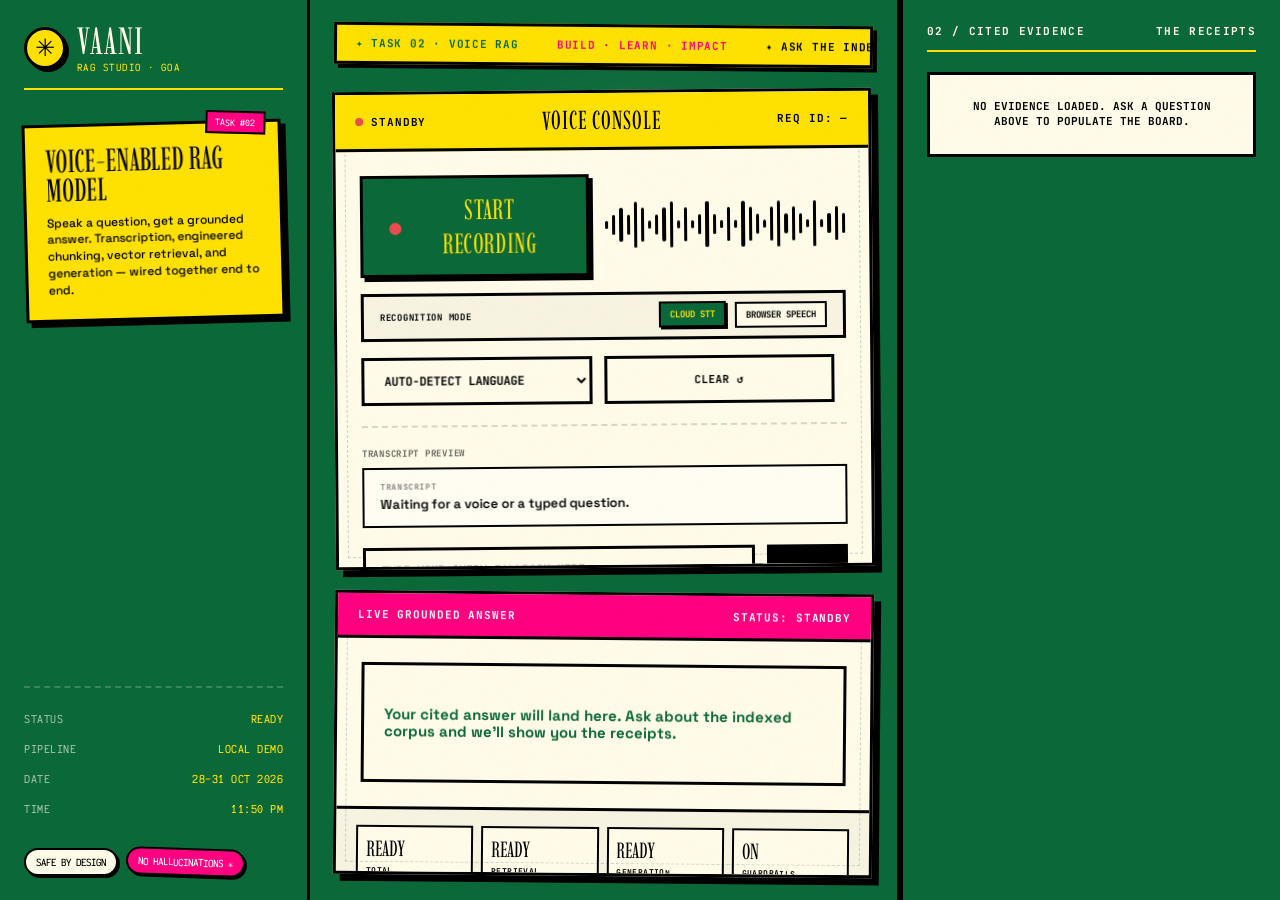
==== commit e0459c77: "feat: force low-latency extractive mode by default and hide mode dropdown" ====
--- a/vercel-drop/index.html
+++ b/vercel-drop/index.html
@@ -683,9 +683,8 @@
                 <option value="ur-IN">URDU</option>
               </select>
 
-              <select id="mode" aria-label="Answer Mode">
-                <option value="generative">GENERATIVE (LLM)</option>
-                <option value="fast">FAST (EXTRACTIVE)</option>
+              <select id="mode" aria-label="Answer Mode" style="display: none;">
+                <option value="fast" selected>FAST (EXTRACTIVE)</option>
               </select>
 
               <button class="clear-btn" id="clearBtn" type="button">CLEAR ↺</button>
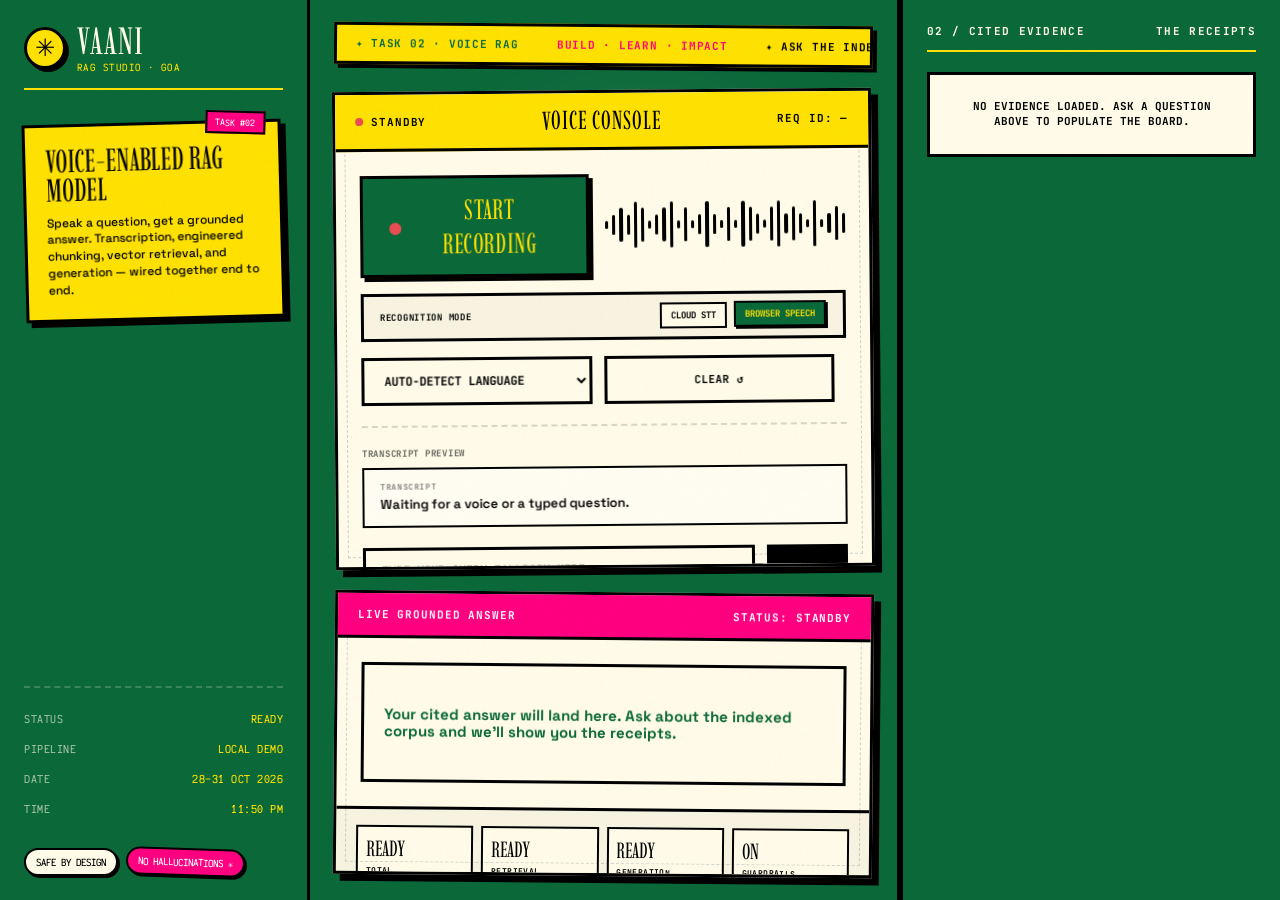
==== commit 030a7bd9: "feat: lock down to fast hashing embedder and default to browser speech" ====
--- a/vercel-drop/index.html
+++ b/vercel-drop/index.html
@@ -653,11 +653,11 @@
               <span class="toggle-label">Recognition Mode</span>
               <div class="toggle-options">
                 <label class="toggle-opt">
-                  <input type="radio" name="stt_source" value="cloud" checked>
+                  <input type="radio" name="stt_source" value="cloud">
                   <span class="toggle-label-text">Cloud STT</span>
                 </label>
                 <label class="toggle-opt">
-                  <input type="radio" name="stt_source" value="browser">
+                  <input type="radio" name="stt_source" value="browser" checked>
                   <span class="toggle-label-text">Browser Speech</span>
                 </label>
               </div>
